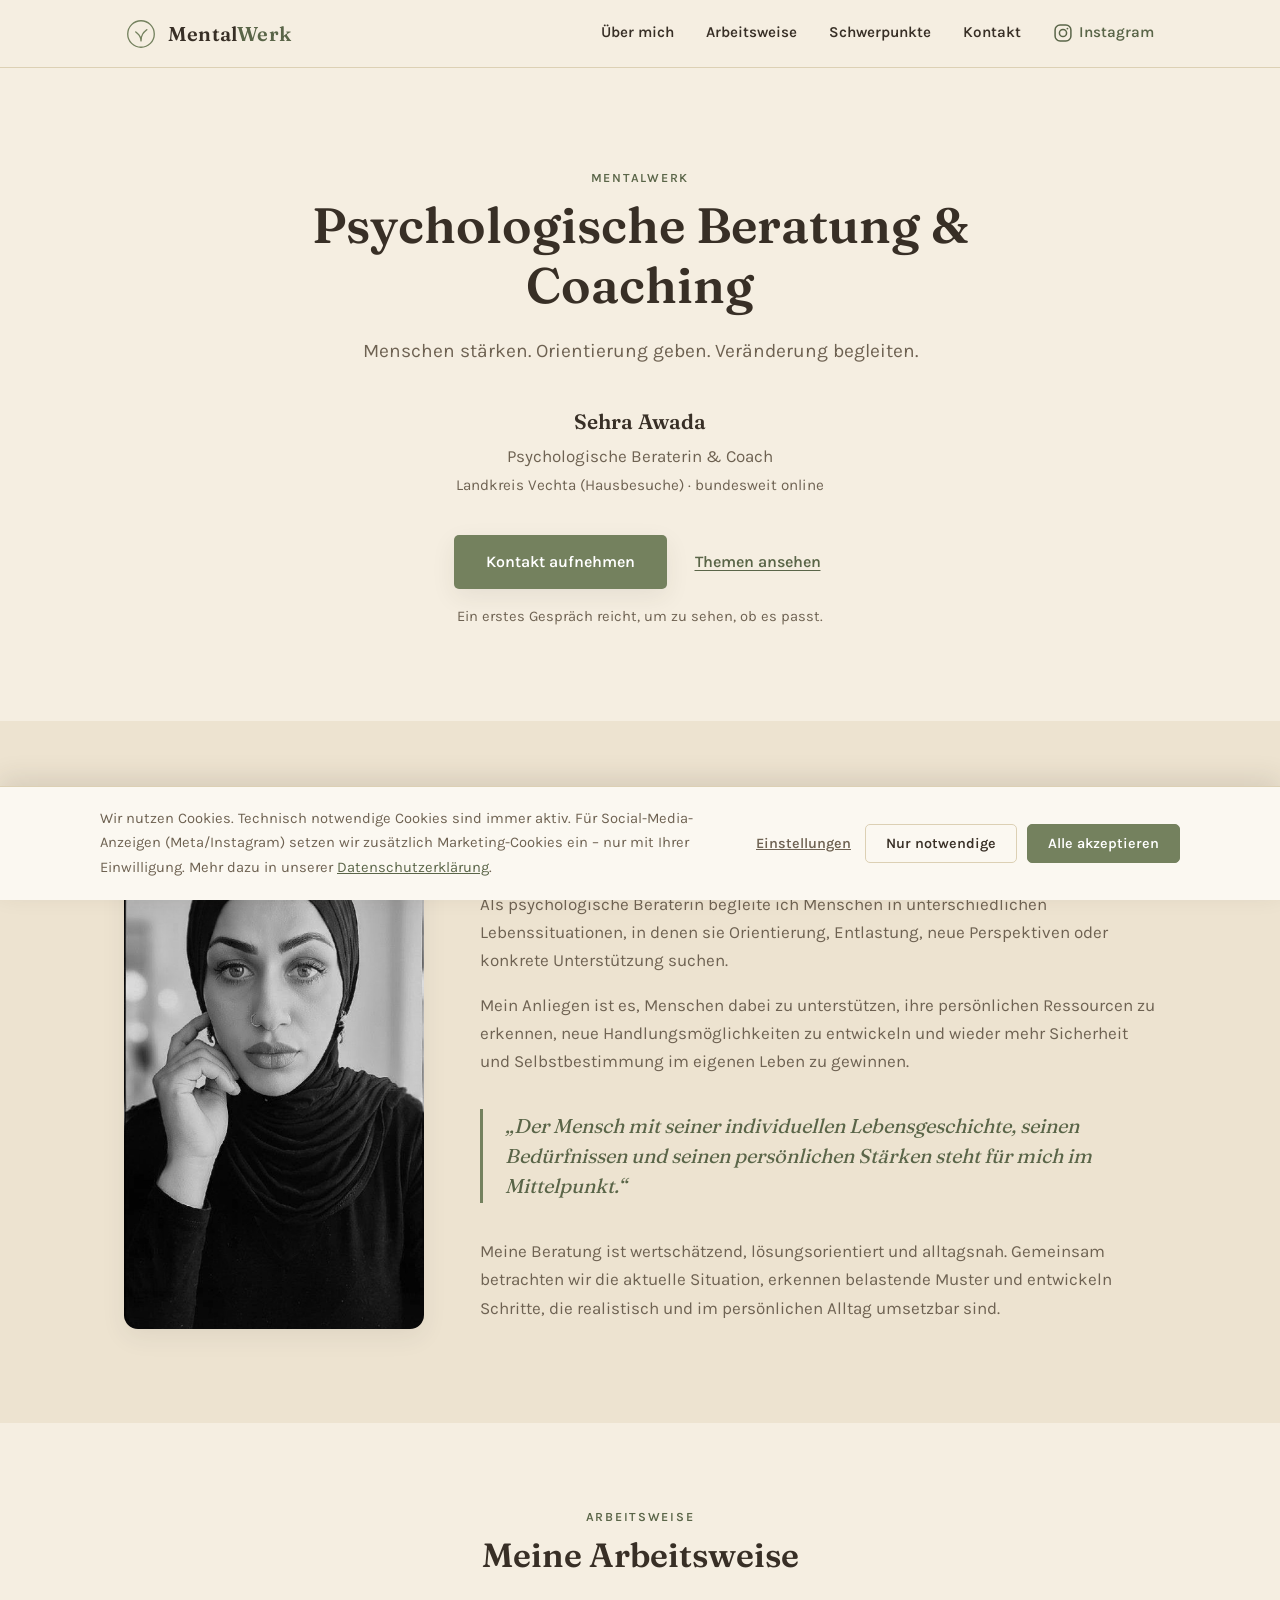
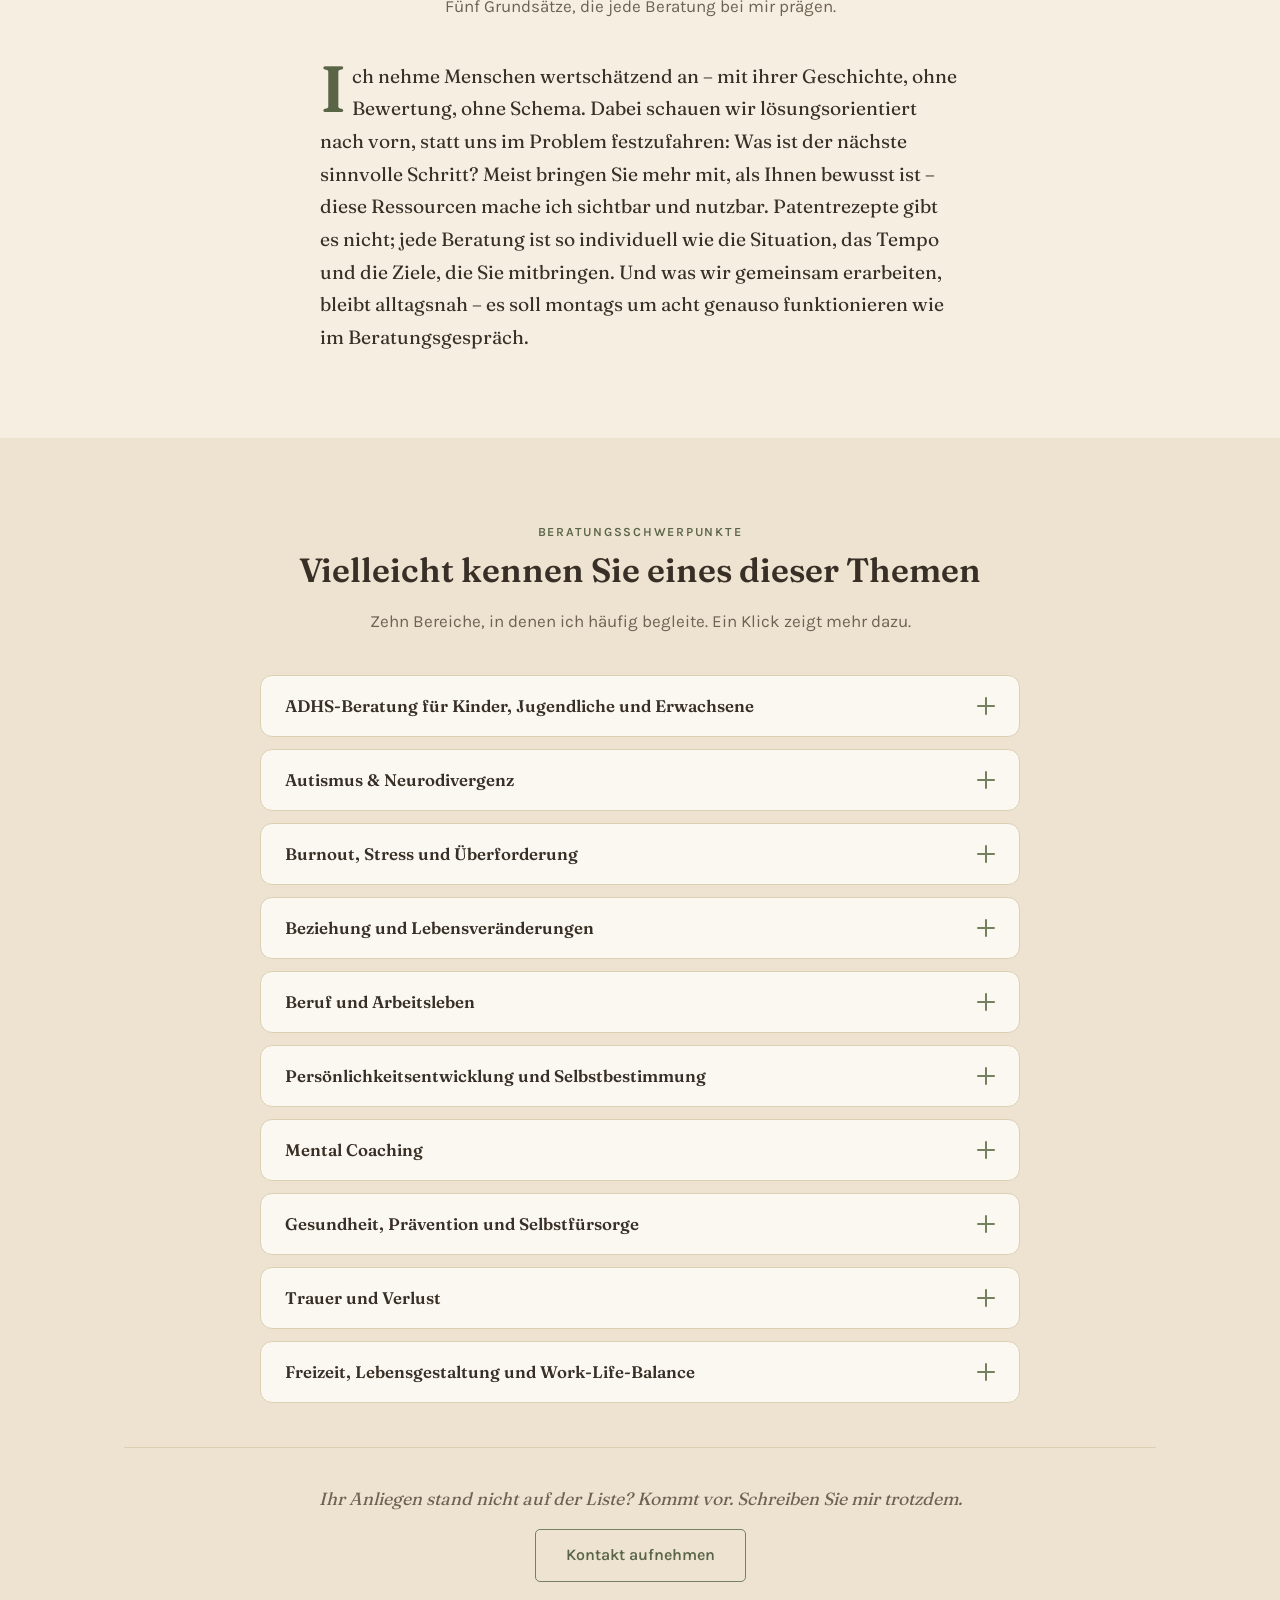
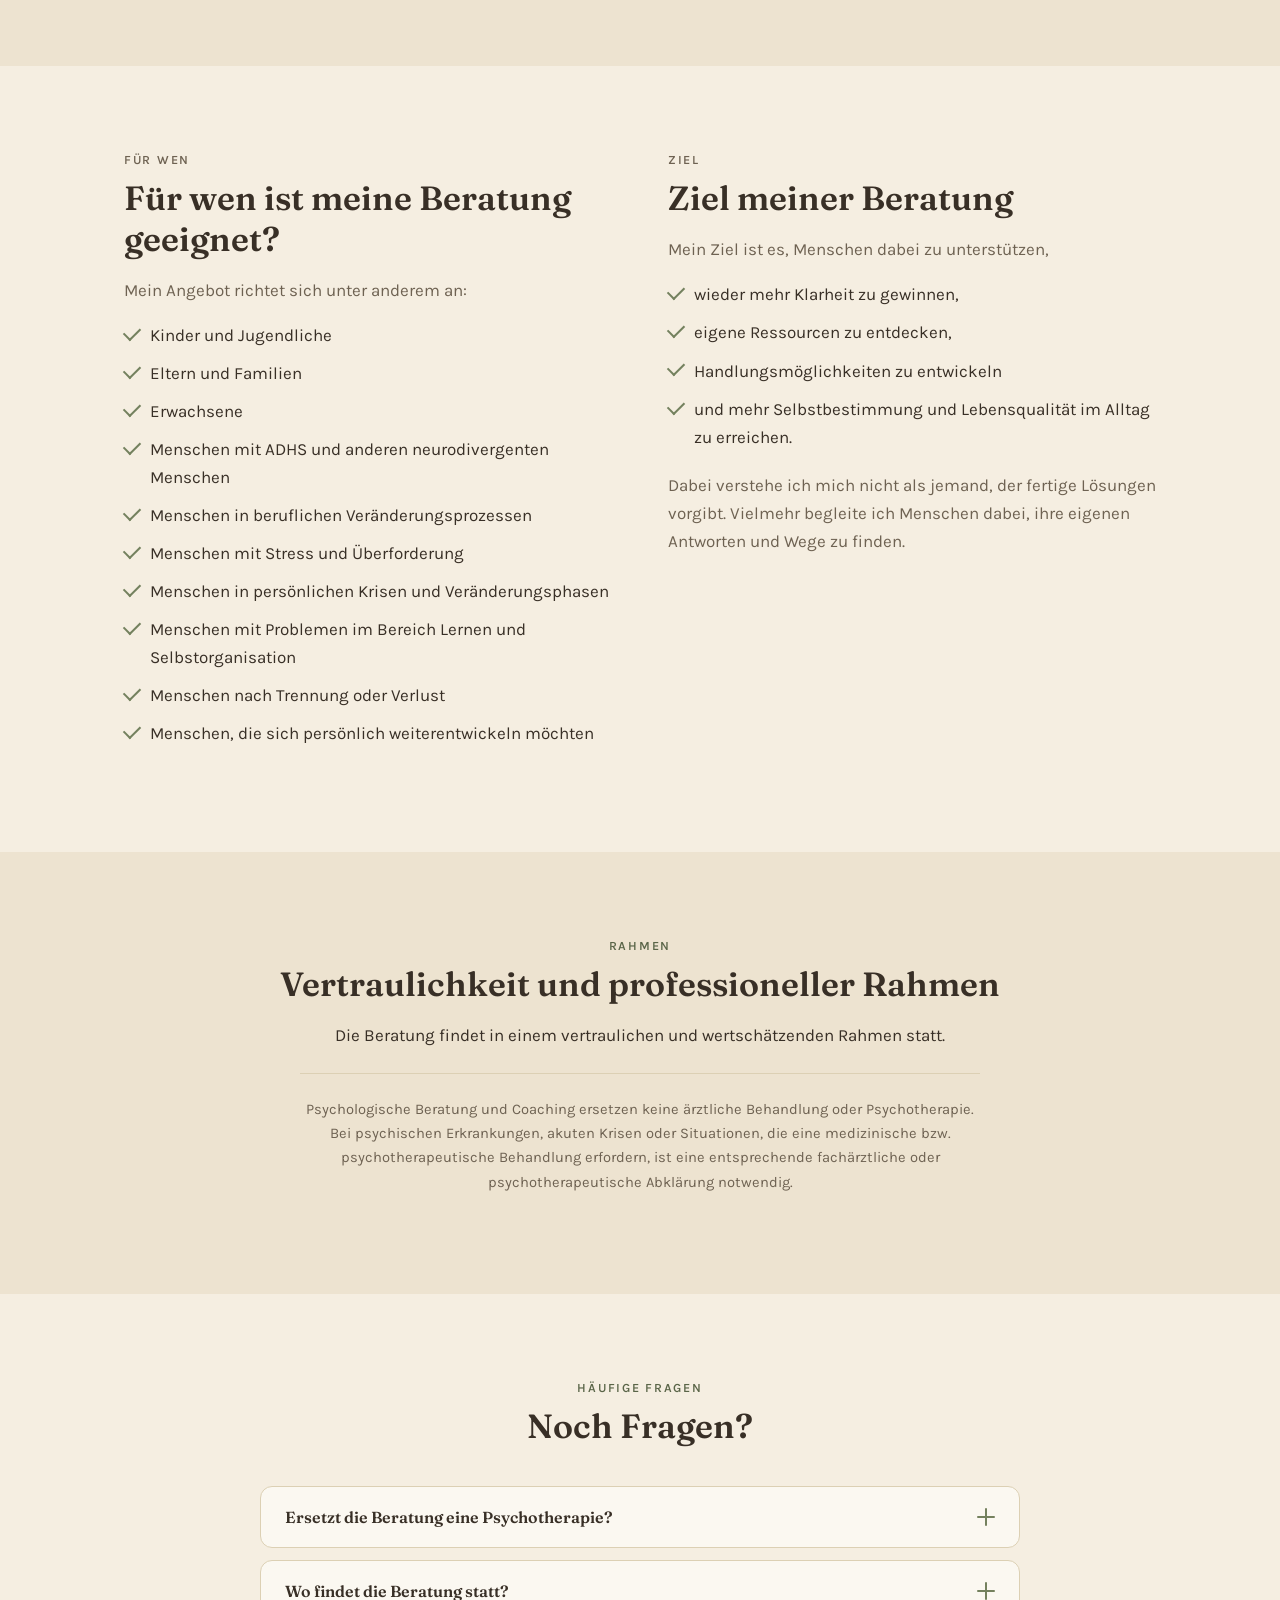
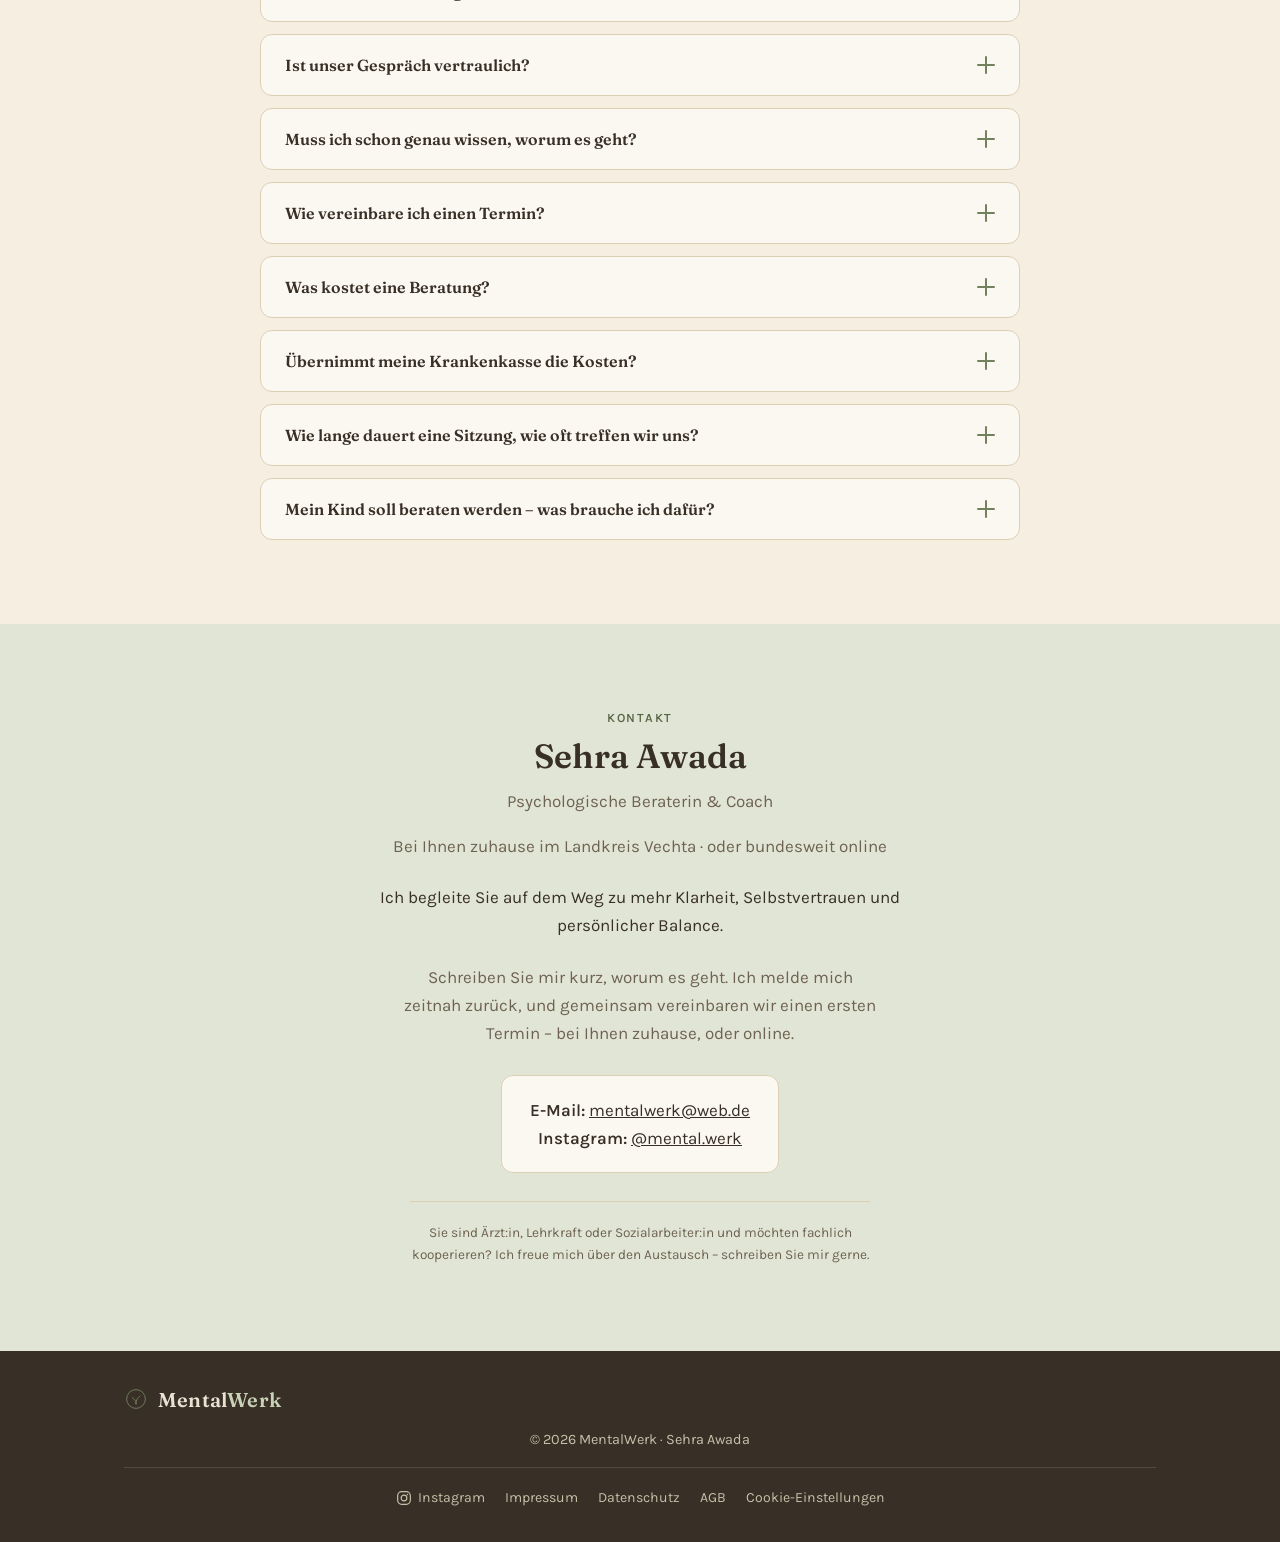
==== index.html @ 2e19fca6 "Initial commit: MentalWerk website Complete site for Sehra Awada's psychological counseling practice" ====
<!DOCTYPE html>
<html lang="de">
<head>
<meta charset="UTF-8">
<meta name="viewport" content="width=device-width, initial-scale=1.0">
<meta name="color-scheme" content="light">
<title>MentalWerk – Psychologische Beratung &amp; Coaching | Sehra Awada</title>
<meta name="description" content="Psychologische Beratung und Coaching mit Sehra Awada im Landkreis Vechta und bundesweit online. Menschen stärken. Orientierung geben. Veränderung begleiten.">
<link rel="stylesheet" href="assets/fonts/fonts.css">
<link rel="stylesheet" href="css/style.css">
</head>
<body>

<a class="skip-link" href="#main">Zum Inhalt springen</a>

<header class="site-header">
  <div class="wrap header-inner">
    <a class="logo" href="#top" aria-label="MentalWerk – Startseite">
      <svg class="logo-mark" viewBox="0 0 64 64" width="34" height="34" aria-hidden="true">
        <circle cx="32" cy="32" r="25" fill="none" stroke="currentColor" stroke-width="2.5"/>
        <path d="M32 45 C32 35 27 33 22 28 M32 45 C32 33 37 29 43 24" fill="none" stroke="currentColor" stroke-width="2.5" stroke-linecap="round" stroke-linejoin="round"/>
      </svg>
      <span class="logo-word">Mental<span class="logo-word-accent">Werk</span></span>
    </a>

    <button class="nav-toggle" id="navToggle" aria-expanded="false" aria-controls="primaryNav" aria-label="Menü öffnen">
      <span></span><span></span><span></span>
    </button>

    <nav class="primary-nav" id="primaryNav">
      <a href="#ueber-mich">Über mich</a>
      <a href="#arbeitsweise">Arbeitsweise</a>
      <a href="#schwerpunkte">Schwerpunkte</a>
      <a href="#kontakt">Kontakt</a>
      <a class="nav-social" href="https://www.instagram.com/mental.werk/" target="_blank" rel="noopener" aria-label="MentalWerk auf Instagram (öffnet in neuem Tab)">
        <svg viewBox="0 0 24 24" width="20" height="20" aria-hidden="true">
          <rect x="2.5" y="2.5" width="19" height="19" rx="6" fill="none" stroke="currentColor" stroke-width="1.8"/>
          <circle cx="12" cy="12" r="4.3" fill="none" stroke="currentColor" stroke-width="1.8"/>
          <circle cx="17.3" cy="6.7" r="1.1" fill="currentColor"/>
        </svg>
        <span class="nav-social-label">Instagram</span>
      </a>
    </nav>
  </div>
</header>

<main id="main">

  <section class="hero" id="top">
    <div class="wrap hero-inner">
      <p class="eyebrow">MentalWerk</p>
      <h1>Psychologische Beratung &amp; Coaching</h1>
      <p class="hero-subline">Menschen stärken. Orientierung geben. Veränderung begleiten.</p>
      <div class="hero-meta">
        <p class="hero-name">Sehra Awada</p>
        <p class="hero-role">Psychologische Beraterin &amp; Coach</p>
        <p class="hero-location">Landkreis Vechta (Hausbesuche) &middot; bundesweit online</p>
      </div>
      <div class="hero-actions">
        <a class="btn btn-primary" href="#kontakt">Kontakt aufnehmen</a>
        <a class="btn btn-ghost" href="#schwerpunkte">Themen ansehen</a>
      </div>
      <p class="hero-reassurance">Ein erstes Gespräch reicht, um zu sehen, ob es passt.</p>
    </div>
  </section>

  <section class="section section-alt reveal" id="ueber-mich">
    <div class="wrap about-grid">
      <div class="about-image">
        <img src="assets/sehra-portrait.jpg" alt="Portrait von Sehra Awada, psychologische Beraterin und Coach" loading="lazy">
      </div>
      <div class="about-text">
        <p class="eyebrow">Über mich</p>
        <h2>Sehra Awada</h2>
        <p>Als psychologische Beraterin begleite ich Menschen in unterschiedlichen Lebenssituationen, in denen sie Orientierung, Entlastung, neue Perspektiven oder konkrete Unterstützung suchen.</p>
        <p>Mein Anliegen ist es, Menschen dabei zu unterstützen, ihre persönlichen Ressourcen zu erkennen, neue Handlungsmöglichkeiten zu entwickeln und wieder mehr Sicherheit und Selbstbestimmung im eigenen Leben zu gewinnen.</p>
        <blockquote class="pull-quote">„Der Mensch mit seiner individuellen Lebensgeschichte, seinen Bedürfnissen und seinen persönlichen Stärken steht für mich im Mittelpunkt.“</blockquote>
        <p>Meine Beratung ist wertschätzend, lösungsorientiert und alltagsnah. Gemeinsam betrachten wir die aktuelle Situation, erkennen belastende Muster und entwickeln Schritte, die realistisch und im persönlichen Alltag umsetzbar sind.</p>
      </div>
    </div>
  </section>

  <section class="section reveal" id="arbeitsweise">
    <div class="wrap">
      <p class="eyebrow center">Arbeitsweise</p>
      <h2 class="center">Meine Arbeitsweise</h2>
      <p class="section-intro center">Fünf Grundsätze, die jede Beratung bei mir prägen.</p>

      <p class="manifesto">Ich nehme Menschen wertschätzend an – mit ihrer Geschichte, ohne Bewertung, ohne Schema. Dabei schauen wir lösungsorientiert nach vorn, statt uns im Problem festzufahren: Was ist der nächste sinnvolle Schritt? Meist bringen Sie mehr mit, als Ihnen bewusst ist – diese Ressourcen mache ich sichtbar und nutzbar. Patentrezepte gibt es nicht; jede Beratung ist so individuell wie die Situation, das Tempo und die Ziele, die Sie mitbringen. Und was wir gemeinsam erarbeiten, bleibt alltagsnah – es soll montags um acht genauso funktionieren wie im Beratungsgespräch.</p>
    </div>
  </section>

  <section class="section section-alt reveal" id="schwerpunkte">
    <div class="wrap">
      <p class="eyebrow center">Beratungsschwerpunkte</p>
      <h2 class="center">Vielleicht kennen Sie eines dieser Themen</h2>
      <p class="section-intro center">Zehn Bereiche, in denen ich häufig begleite. Ein Klick zeigt mehr dazu.</p>

      <div class="accordion" id="accordion">

        <div class="accordion-item">
          <h3 class="accordion-header">
            <button class="accordion-trigger" aria-expanded="false" aria-controls="panel-1" id="ctrl-1">
              <span class="accordion-trigger-label">ADHS-Beratung für Kinder, Jugendliche und Erwachsene</span>
              <span class="accordion-icon" aria-hidden="true"></span>
            </button>
          </h3>
          <div class="accordion-panel" id="panel-1" role="region" aria-labelledby="ctrl-1">
            <div class="accordion-panel-inner">
              <p>ADHS kann den Alltag in vielen Bereichen beeinflussen – in der Schule, im Beruf, in Beziehungen und bei der Organisation des täglichen Lebens.</p>
              <p>Ich unterstütze Kinder, Jugendliche, Erwachsene und Familien dabei, einen besseren Umgang mit den individuellen Herausforderungen zu entwickeln.</p>
              <p>Mögliche Themen sind:</p>
              <ul>
                <li>Struktur und Organisation im Alltag</li>
                <li>Zeitmanagement und Priorisierung</li>
                <li>Umgang mit Aufschieben und Überforderung</li>
                <li>Konzentration und Selbstmanagement</li>
                <li>Umgang mit Reizüberflutung</li>
                <li>emotionale Regulation</li>
                <li>Selbstwert und Selbstverständnis</li>
                <li>schulische und berufliche Herausforderungen</li>
                <li>Kommunikation innerhalb der Familie</li>
                <li>Unterstützung von Eltern im Umgang mit einem Kind mit ADHS</li>
                <li>Entwicklung individueller Strategien für Alltag, Schule und Beruf</li>
              </ul>
              <p>Es geht nicht um Anpassung um jeden Preis, sondern um Strategien, die zur jeweiligen Persönlichkeit und ihren Bedürfnissen passen.</p>
            </div>
          </div>
        </div>

        <div class="accordion-item">
          <h3 class="accordion-header">
            <button class="accordion-trigger" aria-expanded="false" aria-controls="panel-2" id="ctrl-2">
              <span class="accordion-trigger-label">Autismus &amp; Neurodivergenz</span>
              <span class="accordion-icon" aria-hidden="true"></span>
            </button>
          </h3>
          <div class="accordion-panel" id="panel-2" role="region" aria-labelledby="ctrl-2">
            <div class="accordion-panel-inner">
              <p>Autismus und andere Formen der Neurodivergenz zeigen sich sehr individuell – im Denken, Fühlen, in der Wahrnehmung und im Umgang mit Alltag und sozialen Situationen.</p>
              <p>Ich unterstütze autistische und neurodivergente Menschen sowie ihre Familien dabei, einen Alltag zu gestalten, der zu den eigenen Bedürfnissen passt.</p>
              <p>Mögliche Themen sind:</p>
              <ul>
                <li>Umgang mit Reizüberflutung und Overload</li>
                <li>Struktur und Orientierung im Alltag</li>
                <li>soziale Situationen und Kommunikation</li>
                <li>Selbstverständnis und Selbstakzeptanz</li>
                <li>Umgang mit Erwartungen von außen („Masking“)</li>
                <li>Energiehaushalt und Selbstfürsorge</li>
                <li>schulische oder berufliche Herausforderungen</li>
                <li>Unterstützung von Eltern neurodivergenter Kinder</li>
                <li>Entwicklung individueller Strategien für Alltag, Schule und Beruf</li>
              </ul>
              <p>Die Frage ist nicht, wie man sich anpasst, sondern wie ein Alltag aussehen kann, der zur eigenen Wahrnehmung passt.</p>
            </div>
          </div>
        </div>

        <div class="accordion-item">
          <h3 class="accordion-header">
            <button class="accordion-trigger" aria-expanded="false" aria-controls="panel-3" id="ctrl-3">
              <span class="accordion-trigger-label">Burnout, Stress und Überforderung</span>
              <span class="accordion-icon" aria-hidden="true"></span>
            </button>
          </h3>
          <div class="accordion-panel" id="panel-3" role="region" aria-labelledby="ctrl-3">
            <div class="accordion-panel-inner">
              <p>Dauerhafte Belastung kann dazu führen, dass die eigenen Ressourcen immer weniger ausreichen.</p>
              <p>In der Beratung schauen wir gemeinsam, welche Faktoren zur aktuellen Belastung beitragen und welche Veränderungen notwendig sind.</p>
              <p>Mögliche Themen:</p>
              <ul>
                <li>Stress und chronische Überforderung</li>
                <li>berufliche Belastungen</li>
                <li>fehlende Abgrenzung</li>
                <li>Perfektionismus</li>
                <li>hohe Erwartungen an sich selbst</li>
                <li>Zeitmanagement</li>
                <li>Work-Life-Balance</li>
                <li>Selbstfürsorge</li>
                <li>Erkennen persönlicher Belastungsgrenzen</li>
                <li>Entwicklung gesunder Gewohnheiten</li>
                <li>Umgang mit Veränderungen im Berufsleben</li>
                <li>Prävention und Stressreduzierung</li>
              </ul>
              <p>Im Mittelpunkt steht, wieder einen Zugang zu den eigenen Bedürfnissen, Ressourcen und Grenzen zu finden.</p>
            </div>
          </div>
        </div>

        <div class="accordion-item">
          <h3 class="accordion-header">
            <button class="accordion-trigger" aria-expanded="false" aria-controls="panel-4" id="ctrl-4">
              <span class="accordion-trigger-label">Beziehung und Lebensveränderungen</span>
              <span class="accordion-icon" aria-hidden="true"></span>
            </button>
          </h3>
          <div class="accordion-panel" id="panel-4" role="region" aria-labelledby="ctrl-4">
            <div class="accordion-panel-inner">
              <p>Beziehungen können sich verändern und Menschen vor schwierige Entscheidungen stellen.</p>
              <p>Ich begleite Menschen unter anderem bei:</p>
              <ul>
                <li>Beziehungskonflikten</li>
                <li>Trennung und Scheidung</li>
                <li>Veränderungen innerhalb einer Partnerschaft</li>
                <li>Neuorientierung nach einer Trennung</li>
                <li>Kommunikation und gegenseitigem Verständnis</li>
                <li>persönlichen Grenzen</li>
                <li>Veränderungen der eigenen Lebenssituation</li>
              </ul>
              <p>Dabei biete ich einen geschützten Rahmen, in dem Gedanken und Gefühle ausgesprochen und neue Perspektiven entwickelt werden können.</p>
            </div>
          </div>
        </div>

        <div class="accordion-item">
          <h3 class="accordion-header">
            <button class="accordion-trigger" aria-expanded="false" aria-controls="panel-5" id="ctrl-5">
              <span class="accordion-trigger-label">Beruf und Arbeitsleben</span>
              <span class="accordion-icon" aria-hidden="true"></span>
            </button>
          </h3>
          <div class="accordion-panel" id="panel-5" role="region" aria-labelledby="ctrl-5">
            <div class="accordion-panel-inner">
              <p>Das Arbeitsleben nimmt einen großen Teil unseres Lebens ein. Veränderungen oder Konflikte im beruflichen Umfeld können deshalb sehr belastend sein.</p>
              <p>Beratung ist unter anderem möglich bei:</p>
              <ul>
                <li>Kündigung oder drohendem Arbeitsplatzverlust</li>
                <li>beruflicher Neuorientierung</li>
                <li>Stellen- oder Arbeitgeberwechsel</li>
                <li>Konflikten am Arbeitsplatz</li>
                <li>Veränderungen im Unternehmen</li>
                <li>beruflicher Überforderung</li>
                <li>Stress und Zeitmanagement</li>
                <li>Entwicklung beruflicher Perspektiven</li>
                <li>Vereinbarkeit von Beruf und Privatleben</li>
                <li>Work-Life-Balance</li>
                <li>Selbstmanagement</li>
              </ul>
              <p>Ziel ist es, Klarheit zu gewinnen, Ressourcen zu aktivieren und konkrete nächste Schritte zu entwickeln.</p>
            </div>
          </div>
        </div>

        <div class="accordion-item">
          <h3 class="accordion-header">
            <button class="accordion-trigger" aria-expanded="false" aria-controls="panel-6" id="ctrl-6">
              <span class="accordion-trigger-label">Persönlichkeitsentwicklung und Selbstbestimmung</span>
              <span class="accordion-icon" aria-hidden="true"></span>
            </button>
          </h3>
          <div class="accordion-panel" id="panel-6" role="region" aria-labelledby="ctrl-6">
            <div class="accordion-panel-inner">
              <p>Veränderung beginnt häufig damit, sich selbst besser zu verstehen.</p>
              <p>Ich begleite Menschen bei Themen wie:</p>
              <ul>
                <li>Selbstreflexion</li>
                <li>Selbstentwicklung</li>
                <li>Selbstwert</li>
                <li>persönliche Grenzen</li>
                <li>Selbstbestimmung</li>
                <li>Entscheidungsfindung</li>
                <li>persönliche Ziele</li>
                <li>Ressourcenarbeit</li>
                <li>Umgang mit eigenen Bedürfnissen</li>
                <li>Entwicklung neuer Perspektiven</li>
              </ul>
              <p>Am Ende steht keine neue Persönlichkeit, sondern ein klarerer Blick auf die eigene &ndash; und mehr Gestaltungsspielraum im Alltag.</p>
            </div>
          </div>
        </div>

        <div class="accordion-item">
          <h3 class="accordion-header">
            <button class="accordion-trigger" aria-expanded="false" aria-controls="panel-7" id="ctrl-7">
              <span class="accordion-trigger-label">Mental Coaching</span>
              <span class="accordion-icon" aria-hidden="true"></span>
            </button>
          </h3>
          <div class="accordion-panel" id="panel-7" role="region" aria-labelledby="ctrl-7">
            <div class="accordion-panel-inner">
              <p>Mental Coaching setzt dort an, wo Menschen ihre mentale Stärke, Klarheit und innere Balance gezielt weiterentwickeln möchten – unabhängig von einer akuten Belastung.</p>
              <p>Ich begleite Menschen dabei, mentale Blockaden zu erkennen, Denkmuster zu hinterfragen und die eigene Leistungsfähigkeit und Zufriedenheit nachhaltig zu stärken.</p>
              <p>Mögliche Themen sind:</p>
              <ul>
                <li>mentale Stärke und Resilienz</li>
                <li>Umgang mit Selbstzweifeln</li>
                <li>Zielklarheit und Motivation</li>
                <li>Denkmuster erkennen und verändern</li>
                <li>Selbstvertrauen aufbauen</li>
                <li>Umgang mit Druck und Erwartungen</li>
                <li>Fokus und mentale Klarheit im Alltag</li>
                <li>persönliche Weiterentwicklung</li>
              </ul>
              <p>Ziel ist es, die eigene mentale Verfassung aktiv zu stärken und mit mehr Klarheit und Selbstvertrauen durchs Leben zu gehen.</p>
            </div>
          </div>
        </div>

        <div class="accordion-item">
          <h3 class="accordion-header">
            <button class="accordion-trigger" aria-expanded="false" aria-controls="panel-8" id="ctrl-8">
              <span class="accordion-trigger-label">Gesundheit, Prävention und Selbstfürsorge</span>
              <span class="accordion-icon" aria-hidden="true"></span>
            </button>
          </h3>
          <div class="accordion-panel" id="panel-8" role="region" aria-labelledby="ctrl-8">
            <div class="accordion-panel-inner">
              <p>Psychische und körperliche Gesundheit stehen in enger Verbindung mit unserem Alltag, unseren Gewohnheiten und unserem Umgang mit Belastungen.</p>
              <p>Im Rahmen der Beratung beschäftige ich mich unter anderem mit:</p>
              <ul>
                <li>Stressprävention</li>
                <li>Selbstfürsorge</li>
                <li>Gesundheitsförderung</li>
                <li>Umgang mit Belastung</li>
                <li>Ressourcenaktivierung</li>
                <li>Entspannung und Regeneration</li>
                <li>Entwicklung gesundheitsfördernder Gewohnheiten</li>
                <li>Wahrnehmung persönlicher Grenzen</li>
              </ul>
              <p>Der Schwerpunkt liegt auf Prävention, persönlicher Stabilisierung und der Förderung von Eigenverantwortung.</p>
            </div>
          </div>
        </div>

        <div class="accordion-item">
          <h3 class="accordion-header">
            <button class="accordion-trigger" aria-expanded="false" aria-controls="panel-9" id="ctrl-9">
              <span class="accordion-trigger-label">Trauer und Verlust</span>
              <span class="accordion-icon" aria-hidden="true"></span>
            </button>
          </h3>
          <div class="accordion-panel" id="panel-9" role="region" aria-labelledby="ctrl-9">
            <div class="accordion-panel-inner">
              <p>Der Verlust eines Menschen kann das gesamte Leben verändern.</p>
              <p>Trauer braucht Zeit und darf individuell erlebt werden. In der Beratung biete ich Raum für die persönliche Auseinandersetzung mit Verlust und Veränderung.</p>
              <p>Mögliche Themen sind:</p>
              <ul>
                <li>Trauer nach dem Tod eines Angehörigen</li>
                <li>Umgang mit Veränderungen</li>
                <li>Gefühle von Leere und Orientierungslosigkeit</li>
                <li>neue Lebenssituationen</li>
                <li>persönliche Ressourcen</li>
                <li>Selbstfürsorge während der Trauer</li>
                <li>Neuorientierung</li>
              </ul>
              <p>Dabei gibt es keinen „richtigen“ Weg zu trauern. Jeder Mensch verarbeitet Verlust auf seine eigene Weise.</p>
            </div>
          </div>
        </div>

        <div class="accordion-item">
          <h3 class="accordion-header">
            <button class="accordion-trigger" aria-expanded="false" aria-controls="panel-10" id="ctrl-10">
              <span class="accordion-trigger-label">Freizeit, Lebensgestaltung und Work-Life-Balance</span>
              <span class="accordion-icon" aria-hidden="true"></span>
            </button>
          </h3>
          <div class="accordion-panel" id="panel-10" role="region" aria-labelledby="ctrl-10">
            <div class="accordion-panel-inner">
              <p>Ein ausgeglichenes Leben besteht nicht nur aus Pflichten und Leistung.</p>
              <p>Gemeinsam können wir betrachten, wie mehr Raum für Erholung, soziale Kontakte, persönliche Interessen und Lebensfreude geschaffen werden kann.</p>
              <p>Themen können sein:</p>
              <ul>
                <li>Freizeitgestaltung</li>
                <li>Ausgleich zum Berufsalltag</li>
                <li>Work-Life-Balance</li>
                <li>Selbstmanagement</li>
                <li>persönliche Prioritäten</li>
                <li>Erholung und Regeneration</li>
                <li>Zeit für sich selbst</li>
                <li>Gestaltung eines erfüllteren Alltags</li>
              </ul>
            </div>
          </div>
        </div>

      </div>

      <div class="catchall-cta">
        <p>Ihr Anliegen stand nicht auf der Liste? Kommt vor. Schreiben Sie mir trotzdem.</p>
        <a class="btn btn-outline" href="#kontakt">Kontakt aufnehmen</a>
      </div>
    </div>
  </section>

  <section class="section reveal">
    <div class="wrap two-col">
      <div>
        <p class="eyebrow">Für wen</p>
        <h2>Für wen ist meine Beratung geeignet?</h2>
        <p>Mein Angebot richtet sich unter anderem an:</p>
        <ul class="check-list">
          <li>Kinder und Jugendliche</li>
          <li>Eltern und Familien</li>
          <li>Erwachsene</li>
          <li>Menschen mit ADHS und anderen neurodivergenten Menschen</li>
          <li>Menschen in beruflichen Veränderungsprozessen</li>
          <li>Menschen mit Stress und Überforderung</li>
          <li>Menschen in persönlichen Krisen und Veränderungsphasen</li>
          <li>Menschen mit Problemen im Bereich Lernen und Selbstorganisation</li>
          <li>Menschen nach Trennung oder Verlust</li>
          <li>Menschen, die sich persönlich weiterentwickeln möchten</li>
        </ul>
      </div>
      <div>
        <p class="eyebrow">Ziel</p>
        <h2>Ziel meiner Beratung</h2>
        <p>Mein Ziel ist es, Menschen dabei zu unterstützen,</p>
        <ul class="check-list">
          <li>wieder mehr Klarheit zu gewinnen,</li>
          <li>eigene Ressourcen zu entdecken,</li>
          <li>Handlungsmöglichkeiten zu entwickeln</li>
          <li>und mehr Selbstbestimmung und Lebensqualität im Alltag zu erreichen.</li>
        </ul>
        <p>Dabei verstehe ich mich nicht als jemand, der fertige Lösungen vorgibt. Vielmehr begleite ich Menschen dabei, ihre eigenen Antworten und Wege zu finden.</p>
      </div>
    </div>
  </section>

  <section class="section section-alt confidentiality reveal">
    <div class="wrap">
      <p class="eyebrow center">Rahmen</p>
      <h2 class="center">Vertraulichkeit und professioneller Rahmen</h2>
      <p class="center">Die Beratung findet in einem vertraulichen und wertschätzenden Rahmen statt.</p>
      <p class="center disclaimer">Psychologische Beratung und Coaching ersetzen keine ärztliche Behandlung oder Psychotherapie. Bei psychischen Erkrankungen, akuten Krisen oder Situationen, die eine medizinische bzw. psychotherapeutische Behandlung erfordern, ist eine entsprechende fachärztliche oder psychotherapeutische Abklärung notwendig.</p>
    </div>
  </section>

  <section class="section reveal" id="faq">
    <div class="wrap">
      <p class="eyebrow center">Häufige Fragen</p>
      <h2 class="center">Noch Fragen?</h2>

      <div class="accordion accordion-faq">

        <div class="accordion-item">
          <h3 class="accordion-header">
            <button class="accordion-trigger" aria-expanded="false" aria-controls="panel-11" id="ctrl-11">
              <span class="accordion-trigger-label">Ersetzt die Beratung eine Psychotherapie?</span>
              <span class="accordion-icon" aria-hidden="true"></span>
            </button>
          </h3>
          <div class="accordion-panel" id="panel-11" role="region" aria-labelledby="ctrl-11">
            <div class="accordion-panel-inner">
              <p>Nein. Meine Beratung ist keine Psychotherapie und ersetzt auch keine ärztliche Behandlung. Bei einer behandlungsbedürftigen Erkrankung oder in einer akuten Krise helfe ich Ihnen, die richtige Anlaufstelle zu finden.</p>
            </div>
          </div>
        </div>

        <div class="accordion-item">
          <h3 class="accordion-header">
            <button class="accordion-trigger" aria-expanded="false" aria-controls="panel-12" id="ctrl-12">
              <span class="accordion-trigger-label">Wo findet die Beratung statt?</span>
              <span class="accordion-icon" aria-hidden="true"></span>
            </button>
          </h3>
          <div class="accordion-panel" id="panel-12" role="region" aria-labelledby="ctrl-12">
            <div class="accordion-panel-inner">
              <p>Bei Ihnen zuhause im Landkreis Vechta oder online per Video, bundesweit &ndash; wie es für Sie passt.</p>
            </div>
          </div>
        </div>

        <div class="accordion-item">
          <h3 class="accordion-header">
            <button class="accordion-trigger" aria-expanded="false" aria-controls="panel-13" id="ctrl-13">
              <span class="accordion-trigger-label">Ist unser Gespräch vertraulich?</span>
              <span class="accordion-icon" aria-hidden="true"></span>
            </button>
          </h3>
          <div class="accordion-panel" id="panel-13" role="region" aria-labelledby="ctrl-13">
            <div class="accordion-panel-inner">
              <p>Ja, uneingeschränkt. Alles, was Sie mir erzählen, bleibt zwischen uns.</p>
            </div>
          </div>
        </div>

        <div class="accordion-item">
          <h3 class="accordion-header">
            <button class="accordion-trigger" aria-expanded="false" aria-controls="panel-14" id="ctrl-14">
              <span class="accordion-trigger-label">Muss ich schon genau wissen, worum es geht?</span>
              <span class="accordion-icon" aria-hidden="true"></span>
            </button>
          </h3>
          <div class="accordion-panel" id="panel-14" role="region" aria-labelledby="ctrl-14">
            <div class="accordion-panel-inner">
              <p>Nein. Ein ungutes Gefühl reicht als Anlass. Woran es konkret liegt, finden wir im Gespräch heraus.</p>
            </div>
          </div>
        </div>

        <div class="accordion-item">
          <h3 class="accordion-header">
            <button class="accordion-trigger" aria-expanded="false" aria-controls="panel-15" id="ctrl-15">
              <span class="accordion-trigger-label">Wie vereinbare ich einen Termin?</span>
              <span class="accordion-icon" aria-hidden="true"></span>
            </button>
          </h3>
          <div class="accordion-panel" id="panel-15" role="region" aria-labelledby="ctrl-15">
            <div class="accordion-panel-inner">
              <p>Schreiben Sie mir kurz, worum es geht. Ich melde mich zeitnah, und wir vereinbaren einen Termin.</p>
            </div>
          </div>
        </div>

        <div class="accordion-item">
          <h3 class="accordion-header">
            <button class="accordion-trigger" aria-expanded="false" aria-controls="panel-16" id="ctrl-16">
              <span class="accordion-trigger-label">Was kostet eine Beratung?</span>
              <span class="accordion-icon" aria-hidden="true"></span>
            </button>
          </h3>
          <div class="accordion-panel" id="panel-16" role="region" aria-labelledby="ctrl-16">
            <div class="accordion-panel-inner">
              <p>Die Beratungsstunde kostet ab 70 €. Der genaue Preis richtet sich nach Ihrem Anliegen und dessen Umfang und wird vorab mit Ihnen besprochen.</p>
            </div>
          </div>
        </div>

        <div class="accordion-item">
          <h3 class="accordion-header">
            <button class="accordion-trigger" aria-expanded="false" aria-controls="panel-16b" id="ctrl-16b">
              <span class="accordion-trigger-label">Übernimmt meine Krankenkasse die Kosten?</span>
              <span class="accordion-icon" aria-hidden="true"></span>
            </button>
          </h3>
          <div class="accordion-panel" id="panel-16b" role="region" aria-labelledby="ctrl-16b">
            <div class="accordion-panel-inner">
              <p>Nein. Psychologische Beratung und Coaching sind eine privat zu zahlende Leistung, keine Kassenleistung.</p>
            </div>
          </div>
        </div>

        <div class="accordion-item">
          <h3 class="accordion-header">
            <button class="accordion-trigger" aria-expanded="false" aria-controls="panel-17" id="ctrl-17">
              <span class="accordion-trigger-label">Wie lange dauert eine Sitzung, wie oft treffen wir uns?</span>
              <span class="accordion-icon" aria-hidden="true"></span>
            </button>
          </h3>
          <div class="accordion-panel" id="panel-17" role="region" aria-labelledby="ctrl-17">
            <div class="accordion-panel-inner">
              <p>Das hängt von Ihrem Anliegen ab. Dauer und Rhythmus besprechen wir gemeinsam beim ersten Kontakt.</p>
            </div>
          </div>
        </div>

        <div class="accordion-item">
          <h3 class="accordion-header">
            <button class="accordion-trigger" aria-expanded="false" aria-controls="panel-18" id="ctrl-18">
              <span class="accordion-trigger-label">Mein Kind soll beraten werden – was brauche ich dafür?</span>
              <span class="accordion-icon" aria-hidden="true"></span>
            </button>
          </h3>
          <div class="accordion-panel" id="panel-18" role="region" aria-labelledby="ctrl-18">
            <div class="accordion-panel-inner">
              <p>Dafür ist die Einwilligung aller Sorgeberechtigten nötig. Das kläre ich mit Ihnen vor dem ersten Termin.</p>
            </div>
          </div>
        </div>

      </div>
    </div>
  </section>

  <section class="section kontakt reveal" id="kontakt">
    <div class="wrap kontakt-inner">
      <p class="eyebrow center">Kontakt</p>
      <h2 class="center">Sehra Awada</h2>
      <p class="center kontakt-role">Psychologische Beraterin &amp; Coach</p>
      <p class="center kontakt-location">Bei Ihnen zuhause im Landkreis Vechta &middot; oder bundesweit online</p>
      <p class="center kontakt-lead">Ich begleite Sie auf dem Weg zu mehr Klarheit, Selbstvertrauen und persönlicher Balance.</p>
      <p class="center kontakt-process">Schreiben Sie mir kurz, worum es geht. Ich melde mich zeitnah zurück, und gemeinsam vereinbaren wir einen ersten Termin &ndash; bei Ihnen zuhause, oder online.</p>

      <div class="kontakt-details">
        <p><span>E-Mail:</span> <a href="mailto:mentalwerk@web.de">mentalwerk@web.de</a></p>
        <p><span>Instagram:</span> <a href="https://www.instagram.com/mental.werk/" target="_blank" rel="noopener">@mental.werk</a></p>
      </div>

      <p class="kontakt-professionals">Sie sind Ärzt:in, Lehrkraft oder Sozialarbeiter:in und möchten fachlich kooperieren? Ich freue mich über den Austausch – schreiben Sie mir gerne.</p>
    </div>
  </section>

</main>

<footer class="site-footer">
  <div class="wrap footer-inner">
    <span class="logo footer-logo">
      <svg class="logo-mark" viewBox="0 0 64 64" width="24" height="24" aria-hidden="true">
        <circle cx="32" cy="32" r="25" fill="none" stroke="currentColor" stroke-width="2.5"/>
        <path d="M32 45 C32 35 27 33 22 28 M32 45 C32 33 37 29 43 24" fill="none" stroke="currentColor" stroke-width="2.5" stroke-linecap="round" stroke-linejoin="round"/>
      </svg>
      <span class="logo-word">Mental<span class="logo-word-accent">Werk</span></span>
    </span>
    <nav class="footer-links" aria-label="Rechtliches">
      <a class="footer-social" href="https://www.instagram.com/mental.werk/" target="_blank" rel="noopener" aria-label="MentalWerk auf Instagram (öffnet in neuem Tab)">
        <svg viewBox="0 0 24 24" width="16" height="16" aria-hidden="true">
          <rect x="2.5" y="2.5" width="19" height="19" rx="6" fill="none" stroke="currentColor" stroke-width="1.8"/>
          <circle cx="12" cy="12" r="4.3" fill="none" stroke="currentColor" stroke-width="1.8"/>
          <circle cx="17.3" cy="6.7" r="1.1" fill="currentColor"/>
        </svg>
        Instagram
      </a>
      <a href="impressum.html">Impressum</a>
      <a href="datenschutz.html">Datenschutz</a>
      <a href="agb.html">AGB</a>
      <button type="button" class="footer-links-btn" id="openCookieSettings">Cookie-Einstellungen</button>
    </nav>
    <p>&copy; 2026 MentalWerk &middot; Sehra Awada</p>
  </div>
</footer>

<div class="sticky-cta" id="stickyCta">
  <a href="#kontakt" class="btn btn-primary btn-block">Kontakt aufnehmen</a>
</div>

<div class="cookie-banner" id="cookieBanner" role="dialog" aria-live="polite" aria-label="Cookie-Hinweis" hidden>
  <div class="cookie-banner-inner">
    <p class="cookie-banner-text">
      Wir nutzen Cookies. Technisch notwendige Cookies sind immer aktiv. Für Social-Media-Anzeigen (Meta/Instagram) setzen wir zusätzlich Marketing-Cookies ein &ndash; nur mit Ihrer Einwilligung. Mehr dazu in unserer <a href="datenschutz.html">Datenschutzerklärung</a>.
    </p>
    <div class="cookie-banner-actions">
      <button type="button" class="btn-cookie-text" id="cookieOpenSettings">Einstellungen</button>
      <button type="button" class="btn-cookie-outline" id="cookieRejectAll">Nur notwendige</button>
      <button type="button" class="btn-cookie-solid" id="cookieAcceptAll">Alle akzeptieren</button>
    </div>
  </div>
</div>

<div class="cookie-modal" id="cookieModal" role="dialog" aria-modal="true" aria-labelledby="cookieModalTitle" hidden>
  <div class="cookie-modal-backdrop" id="cookieModalBackdrop"></div>
  <div class="cookie-modal-panel">
    <h2 id="cookieModalTitle">Cookie-Einstellungen</h2>
    <p>Hier können Sie festlegen, welche Cookies diese Website verwenden darf. Notwendige Cookies sind für den Betrieb der Seite erforderlich und lassen sich nicht deaktivieren.</p>

    <div class="cookie-category">
      <div class="cookie-category-head">
        <span>Notwendig</span>
        <span class="cookie-toggle cookie-toggle-locked" aria-hidden="true"><span class="cookie-toggle-dot"></span></span>
      </div>
      <p>Erforderlich, damit die Website funktioniert und Ihre Cookie-Einstellung gespeichert werden kann. Können nicht deaktiviert werden.</p>
    </div>

    <div class="cookie-category">
      <div class="cookie-category-head">
        <label for="cookieMarketingToggle">Marketing (Meta/Instagram)</label>
        <button type="button" class="cookie-toggle" id="cookieMarketingToggle" role="switch" aria-checked="false">
          <span class="cookie-toggle-dot"></span>
        </button>
      </div>
      <p>Ermöglicht die Erfolgsmessung und Aussteuerung von Anzeigen über Meta (Facebook/Instagram). Dabei werden Daten an Meta Platforms Ireland Ltd. übertragen. Details in der <a href="datenschutz.html">Datenschutzerklärung</a>.</p>
    </div>

    <div class="cookie-modal-actions">
      <button type="button" class="btn-cookie-outline" id="cookieModalRejectAll">Nur notwendige</button>
      <button type="button" class="btn-cookie-solid" id="cookieModalSave">Auswahl speichern</button>
    </div>
  </div>
</div>

<script src="js/cookie-consent.js"></script>
<script src="js/script.js"></script>
</body>
</html>
---- assets/fonts/fonts.css ----
/* Self-hosted Fraunces + Karla (no requests to Google servers, GDPR-safe) */

@font-face {
  font-family: 'Fraunces';
  font-style: normal;
  font-weight: 400 600;
  font-display: swap;
  src: url('fraunces-latin.woff2') format('woff2');
  unicode-range: U+0000-00FF, U+0131, U+0152-0153, U+02BB-02BC, U+02C6, U+02DA, U+02DC, U+0304, U+0308, U+0329, U+2000-206F, U+20AC, U+2122, U+2191, U+2193, U+2212, U+2215, U+FEFF, U+FFFD;
}
@font-face {
  font-family: 'Fraunces';
  font-style: normal;
  font-weight: 400 600;
  font-display: swap;
  src: url('fraunces-latin-ext.woff2') format('woff2');
  unicode-range: U+0100-02BA, U+02BD-02C5, U+02C7-02CC, U+02CE-02D7, U+02DD-02FF, U+0304, U+0308, U+0329, U+1D00-1DBF, U+1E00-1E9F, U+1EF2-1EFF, U+2020, U+20A0-20AB, U+20AD-20C0, U+2113, U+2C60-2C7F, U+A720-A7FF;
}

@font-face {
  font-family: 'Karla';
  font-style: normal;
  font-weight: 400 600;
  font-display: swap;
  src: url('karla-latin.woff2') format('woff2');
  unicode-range: U+0000-00FF, U+0131, U+0152-0153, U+02BB-02BC, U+02C6, U+02DA, U+02DC, U+0304, U+0308, U+0329, U+2000-206F, U+20AC, U+2122, U+2191, U+2193, U+2212, U+2215, U+FEFF, U+FFFD;
}
@font-face {
  font-family: 'Karla';
  font-style: normal;
  font-weight: 400 600;
  font-display: swap;
  src: url('karla-latin-ext.woff2') format('woff2');
  unicode-range: U+0100-02BA, U+02BD-02C5, U+02C7-02CC, U+02CE-02D7, U+02DD-02FF, U+0304, U+0308, U+0329, U+1D00-1DBF, U+1E00-1E9F, U+1EF2-1EFF, U+2020, U+20A0-20AB, U+20AD-20C0, U+2113, U+2C60-2C7F, U+A720-A7FF;
}
---- css/style.css ----
/* ---------- Tokens ---------- */
:root {
  color-scheme: light;
  --bg: #F5EEE1;
  --bg-alt: #EDE3D0;
  --surface: #FBF8F1;
  --text: #382F26;
  --text-soft: #6E6252;
  --accent: #74815E;
  --accent-dark: #5A6548;
  --accent-soft: #E1E5D5;
  --border: #DCD0B4;
  --shadow: 0 8px 24px rgba(56, 47, 38, 0.08);

  --font-head: "Fraunces", Georgia, "Times New Roman", serif;
  --font-body: "Karla", "Segoe UI", Arial, sans-serif;

  --max-width: 1080px;
}

/* ---------- Reset ---------- */
* { box-sizing: border-box; }
html { scroll-behavior: smooth; }
body {
  margin: 0;
  background: var(--bg);
  color: var(--text);
  font-family: var(--font-body);
  font-size: 17px;
  line-height: 1.65;
  -webkit-font-smoothing: antialiased;
}
img { max-width: 100%; display: block; }
ul { padding-left: 0; margin: 0 0 1em; }
p { margin: 0 0 1em; }
h1, h2, h3 { font-family: var(--font-head); font-weight: 600; line-height: 1.2; margin: 0 0 0.5em; color: var(--text); }
a { color: inherit; }

.wrap {
  max-width: var(--max-width);
  margin: 0 auto;
  padding: 0 24px;
}

.skip-link {
  position: absolute;
  left: -999px;
  top: 0;
  background: var(--accent);
  color: #fff;
  padding: 12px 20px;
  z-index: 200;
}
.skip-link:focus { left: 12px; top: 12px; }

.eyebrow {
  text-transform: uppercase;
  letter-spacing: 0.14em;
  font-size: 0.78rem;
  font-weight: 600;
  color: var(--accent-dark);
  margin: 0 0 0.6em;
}
.center { text-align: center; }
.section-intro { color: var(--text-soft); max-width: 560px; margin-left: auto; margin-right: auto; }

/* ---------- Header ---------- */
.site-header {
  position: sticky;
  top: 0;
  z-index: 100;
  background: rgba(245, 238, 225, 0.92);
  backdrop-filter: blur(6px);
  border-bottom: 1px solid var(--border);
}
.header-inner {
  display: flex;
  align-items: center;
  justify-content: space-between;
  padding-top: 14px;
  padding-bottom: 14px;
}
.logo {
  display: flex;
  align-items: center;
  gap: 10px;
  text-decoration: none;
  color: var(--text);
}
.logo-mark { color: var(--accent); flex-shrink: 0; }
.logo-word {
  font-family: var(--font-head);
  font-size: 1.25rem;
  font-weight: 600;
  letter-spacing: 0.01em;
}
.logo-word-accent { color: var(--accent-dark); }

.primary-nav {
  display: flex;
  gap: 28px;
}
.primary-nav a {
  text-decoration: none;
  font-weight: 600;
  font-size: 0.95rem;
  color: var(--text);
  padding: 6px 2px;
  border-bottom: 2px solid transparent;
  transition: border-color 0.2s ease, color 0.2s ease;
}
.primary-nav a:hover { color: var(--accent-dark); border-color: var(--accent); }

.nav-social {
  display: flex;
  align-items: center;
  gap: 6px;
  color: var(--accent-dark) !important;
}
.footer-social {
  display: inline-flex !important;
  align-items: center;
  gap: 6px;
}

.nav-toggle {
  display: none;
  flex-direction: column;
  justify-content: center;
  gap: 5px;
  width: 40px;
  height: 40px;
  background: none;
  border: none;
  cursor: pointer;
  padding: 0;
}
.nav-toggle span {
  display: block;
  width: 100%;
  height: 2px;
  background: var(--text);
  border-radius: 2px;
  transition: transform 0.2s ease, opacity 0.2s ease;
}
.nav-toggle[aria-expanded="true"] span:nth-child(1) { transform: translateY(7px) rotate(45deg); }
.nav-toggle[aria-expanded="true"] span:nth-child(2) { opacity: 0; }
.nav-toggle[aria-expanded="true"] span:nth-child(3) { transform: translateY(-7px) rotate(-45deg); }

/* ---------- Buttons ---------- */
.btn {
  display: inline-block;
  text-decoration: none;
  font-weight: 600;
  font-size: 1rem;
  padding: 14px 32px;
  border-radius: 5px;
  transition: background 0.2s ease, transform 0.15s ease, box-shadow 0.2s ease;
}
.btn-primary {
  background: var(--accent);
  color: #fff;
  box-shadow: var(--shadow);
}
.btn-primary:hover { background: var(--accent-dark); transform: translateY(-1px); }
.btn-ghost {
  background: none;
  color: var(--accent-dark);
  padding: 14px 6px;
  text-decoration: underline;
  text-underline-offset: 3px;
}
.btn-ghost:hover { color: var(--text); }
.btn-outline {
  background: none;
  border: 1.5px solid var(--accent);
  color: var(--accent-dark);
  padding: 12.5px 30px;
}
.btn-outline:hover { background: var(--accent); color: #fff; }
.btn-block { display: block; width: 100%; text-align: center; }

/* ---------- Hero ---------- */
.hero {
  padding: 100px 0 92px;
  background: var(--bg);
  text-align: center;
}
.hero-inner { max-width: 720px; }
.hero h1 {
  font-size: clamp(2.1rem, 4.4vw, 3.1rem);
  margin-bottom: 0.4em;
}
.hero-subline {
  font-size: 1.2rem;
  color: var(--text-soft);
  margin-bottom: 2em;
}
.hero-meta { margin-bottom: 2.2em; }
.hero-name { font-family: var(--font-head); font-size: 1.3rem; font-weight: 600; margin: 0; }
.hero-role { color: var(--text-soft); margin: 0.15em 0; }
.hero-location { color: var(--text-soft); font-size: 0.95rem; margin: 0; }

.hero-actions {
  display: flex;
  align-items: center;
  justify-content: center;
  gap: 8px 22px;
  flex-wrap: wrap;
  margin-bottom: 0.9em;
}
.hero-reassurance {
  font-size: 0.92rem;
  color: var(--text-soft);
  margin: 0;
}

/* ---------- Sections ---------- */
.section { padding: 84px 0; }
.section-alt { background: var(--bg-alt); }
.section h2 { font-size: clamp(1.6rem, 3vw, 2.1rem); }

/* ---------- About ---------- */
.about-grid {
  display: grid;
  grid-template-columns: 300px 1fr;
  gap: 56px;
  align-items: center;
}
.about-image img {
  border-radius: 14px;
  box-shadow: var(--shadow);
  filter: grayscale(1);
}
.about-text p { color: var(--text-soft); }
.about-text h2 { color: var(--text); }
.pull-quote {
  font-family: var(--font-head);
  font-size: 1.25rem;
  font-style: italic;
  color: var(--accent-dark);
  border-left: 3px solid var(--accent);
  padding: 0.1em 0 0.1em 22px;
  margin: 1.7em 0;
  line-height: 1.5;
}

/* ---------- Accordion ---------- */
.accordion {
  max-width: 760px;
  margin: 40px auto 0;
  display: flex;
  flex-direction: column;
  gap: 12px;
}
.accordion-item {
  background: var(--surface);
  border: 1px solid var(--border);
  border-radius: 12px;
  overflow: hidden;
}
.accordion-header { margin: 0; }
.accordion-trigger {
  width: 100%;
  text-align: left;
  background: none;
  border: none;
  cursor: pointer;
  font-family: var(--font-head);
  font-size: 1.05rem;
  font-weight: 600;
  color: var(--text);
  padding: 20px 24px;
  display: flex;
  align-items: center;
  justify-content: space-between;
  gap: 16px;
}
.accordion-trigger:hover { color: var(--accent-dark); }
.accordion-trigger-label {
  display: flex;
  align-items: center;
  gap: 14px;
  flex: 1;
  text-align: left;
}
.accordion-faq .accordion-trigger { font-size: 1rem; }
.accordion-icon {
  position: relative;
  flex-shrink: 0;
  width: 18px;
  height: 18px;
}
.accordion-icon::before, .accordion-icon::after {
  content: "";
  position: absolute;
  background: var(--accent);
  border-radius: 2px;
  transition: transform 0.25s ease;
}
.accordion-icon::before { width: 18px; height: 2px; top: 8px; left: 0; }
.accordion-icon::after { width: 2px; height: 18px; top: 0; left: 8px; }
.accordion-trigger[aria-expanded="true"] .accordion-icon::after { transform: rotate(90deg); opacity: 0; }

.accordion-panel {
  max-height: 0;
  overflow: hidden;
  transition: max-height 0.35s ease;
}
.accordion-panel-inner {
  padding: 0 24px 22px;
  color: var(--text-soft);
}
.accordion-panel-inner ul { margin: 0.6em 0 1em; }
.accordion-panel-inner li {
  list-style: none;
  position: relative;
  padding-left: 20px;
  margin-bottom: 6px;
}
.accordion-panel-inner li::before {
  content: "";
  position: absolute;
  left: 0;
  top: 0.6em;
  width: 6px;
  height: 6px;
  border-radius: 50%;
  background: var(--accent);
}

/* ---------- Manifesto (Arbeitsweise) ---------- */
.manifesto {
  max-width: 640px;
  margin: 40px auto 0;
  font-family: var(--font-head);
  font-size: 1.2rem;
  line-height: 1.7;
  color: var(--text);
  text-align: left;
}
.manifesto::first-letter {
  float: left;
  font-size: 3.4em;
  line-height: 0.82;
  padding: 0.03em 0.08em 0 0;
  color: var(--accent-dark);
  font-weight: 600;
}

/* ---------- Catch-all CTA (end of Schwerpunkte) ---------- */
.catchall-cta {
  text-align: center;
  margin-top: 44px;
  padding-top: 36px;
  border-top: 1px solid var(--border);
}
.catchall-cta p {
  color: var(--text-soft);
  margin-bottom: 16px;
  font-family: var(--font-head);
  font-size: 1.1rem;
  font-style: italic;
}

.kontakt-process {
  color: var(--text-soft);
  max-width: 480px;
  margin: 0 auto 1.6em;
}

/* ---------- Sticky mobile CTA ---------- */
.sticky-cta {
  position: fixed;
  left: 16px;
  right: 16px;
  bottom: 16px;
  z-index: 250;
  display: none;
  opacity: 0;
  transform: translateY(14px);
  pointer-events: none;
  transition: opacity 0.25s ease, transform 0.25s ease;
}
.sticky-cta.is-visible { opacity: 1; transform: translateY(0); pointer-events: auto; }
.sticky-cta .btn { box-shadow: 0 10px 26px rgba(56, 47, 38, 0.25); }

/* ---------- Scroll reveal ---------- */
.reveal {
  opacity: 0;
  transform: translateY(20px);
  transition: opacity 0.7s ease, transform 0.7s ease;
}
.reveal.is-visible { opacity: 1; transform: translateY(0); }
@media (prefers-reduced-motion: reduce) {
  .reveal { opacity: 1; transform: none; transition: none; }
}

/* ---------- Two column (für wen / ziel) ---------- */
.two-col {
  display: grid;
  grid-template-columns: 1fr 1fr;
  gap: 56px;
}
.two-col p { color: var(--text-soft); }
.check-list { margin-bottom: 1.2em; }
.check-list li {
  list-style: none;
  position: relative;
  padding-left: 26px;
  margin-bottom: 10px;
  color: var(--text);
}
.check-list li::before {
  content: "";
  position: absolute;
  left: 0;
  top: 0.35em;
  width: 14px;
  height: 8px;
  border-left: 2px solid var(--accent);
  border-bottom: 2px solid var(--accent);
  transform: rotate(-45deg);
}

/* ---------- Confidentiality ---------- */
.confidentiality { text-align: center; }
.confidentiality p { max-width: 680px; margin-left: auto; margin-right: auto; }
.disclaimer {
  font-size: 0.92rem;
  color: var(--text-soft);
  border-top: 1px solid var(--border);
  padding-top: 24px;
  margin-top: 24px;
}

/* ---------- Kontakt ---------- */
.kontakt { background: var(--accent-soft); }
.kontakt-inner { max-width: 640px; text-align: center; }
.kontakt-role { color: var(--text-soft); margin-top: -0.4em; }
.kontakt-location { color: var(--text-soft); }
.kontakt-lead { margin: 1.4em 0; }
.kontakt-details {
  background: var(--surface);
  border: 1px solid var(--border);
  border-radius: 12px;
  padding: 20px 28px;
  display: inline-block;
}
.kontakt-details p { margin: 0; }
.kontakt-details span { font-weight: 600; }
.kontakt-details em { font-style: normal; color: var(--text-soft); }

.kontakt-professionals {
  max-width: 460px;
  margin: 28px auto 0;
  font-size: 0.85rem;
  color: var(--text-soft);
  border-top: 1px solid var(--border);
  padding-top: 20px;
}

/* ---------- Footer ---------- */
.site-footer {
  background: var(--text);
  color: #E9E2D2;
  padding: 32px 0;
}
.footer-inner {
  display: flex;
  align-items: center;
  justify-content: space-between;
  flex-wrap: wrap;
  gap: 12px 24px;
}
.footer-logo { color: #E9E2D2; }
.footer-logo .logo-word-accent { color: #C9D2B7; }
.footer-inner p { margin: 0; font-size: 0.9rem; color: #C9BFA9; width: 100%; text-align: center; }
.footer-links {
  display: flex;
  flex-wrap: wrap;
  gap: 6px 20px;
  order: 3;
  width: 100%;
  justify-content: center;
  border-top: 1px solid rgba(233, 226, 210, 0.15);
  padding-top: 18px;
  margin-top: 4px;
}
.footer-links a, .footer-links-btn {
  color: #C9BFA9;
  text-decoration: none;
  font-size: 0.88rem;
  background: none;
  border: none;
  padding: 0;
  cursor: pointer;
  font-family: inherit;
}
.footer-links a:hover, .footer-links-btn:hover { color: #E9E2D2; text-decoration: underline; }

/* ---------- Legal pages ---------- */
.legal-page {
  max-width: 760px;
  margin: 0 auto;
  padding: 64px 24px 96px;
}
.legal-page h1 { font-size: clamp(1.8rem, 3.6vw, 2.4rem); margin-bottom: 0.3em; }
.legal-page .legal-updated { color: var(--text-soft); font-size: 0.9rem; margin-bottom: 2.5em; }
.legal-page h2 { font-size: 1.3rem; margin-top: 2em; }
.legal-page h3 { font-size: 1.05rem; margin-top: 1.5em; }
.legal-page p, .legal-page li { color: var(--text-soft); }
.legal-page ul, .legal-page ol { padding-left: 1.3em; margin-bottom: 1.2em; }
.legal-page li { margin-bottom: 0.4em; }
.legal-page a { color: var(--accent-dark); }
.legal-page .placeholder { color: #A0562F; background: #F3E2D6; padding: 0 5px; border-radius: 4px; font-style: normal; }
.legal-page .back-home {
  display: inline-block;
  margin-bottom: 2em;
  font-weight: 600;
  color: var(--accent-dark);
  text-decoration: none;
}
.legal-page .back-home:hover { text-decoration: underline; }

/* ---------- Cookie banner ---------- */
.cookie-banner {
  position: fixed;
  left: 0;
  right: 0;
  bottom: 0;
  z-index: 300;
  background: var(--surface);
  border-top: 1px solid var(--border);
  box-shadow: 0 -8px 24px rgba(56, 47, 38, 0.12);
  padding: 20px 24px;
}
.cookie-banner-inner {
  max-width: var(--max-width);
  margin: 0 auto;
  display: flex;
  align-items: center;
  justify-content: space-between;
  gap: 24px;
  flex-wrap: wrap;
}
.cookie-banner-text { margin: 0; flex: 1 1 380px; font-size: 0.92rem; color: var(--text-soft); }
.cookie-banner-text a { color: var(--accent-dark); }
.cookie-banner-actions { display: flex; gap: 10px; flex-wrap: wrap; }

.btn-cookie-solid, .btn-cookie-outline, .btn-cookie-text {
  font-family: var(--font-body);
  font-weight: 600;
  font-size: 0.9rem;
  border-radius: 5px;
  padding: 10px 20px;
  cursor: pointer;
  white-space: nowrap;
}
.btn-cookie-solid {
  background: var(--accent);
  color: #fff;
  border: 1px solid var(--accent);
}
.btn-cookie-solid:hover { background: var(--accent-dark); }
.btn-cookie-outline {
  background: none;
  color: var(--text);
  border: 1px solid var(--border);
}
.btn-cookie-outline:hover { border-color: var(--accent); color: var(--accent-dark); }
.btn-cookie-text {
  background: none;
  border: none;
  color: var(--text-soft);
  text-decoration: underline;
  padding: 10px 4px;
}

.cookie-modal {
  position: fixed;
  inset: 0;
  z-index: 400;
  display: flex;
  align-items: center;
  justify-content: center;
  padding: 20px;
}
.cookie-modal[hidden] { display: none; }
.cookie-modal-backdrop {
  position: absolute;
  inset: 0;
  background: rgba(56, 47, 38, 0.45);
}
.cookie-modal-panel {
  position: relative;
  background: var(--surface);
  border-radius: 16px;
  max-width: 520px;
  width: 100%;
  max-height: 86vh;
  overflow-y: auto;
  padding: 32px;
  box-shadow: var(--shadow);
}
.cookie-modal-panel h2 { margin-top: 0; }
.cookie-modal-panel p { color: var(--text-soft); font-size: 0.94rem; }
.cookie-category {
  border-top: 1px solid var(--border);
  padding: 18px 0;
}
.cookie-category-head {
  display: flex;
  align-items: center;
  justify-content: space-between;
  font-weight: 600;
  margin-bottom: 8px;
}
.cookie-category p { margin: 0; font-size: 0.88rem; }
.cookie-modal-actions {
  display: flex;
  justify-content: flex-end;
  gap: 10px;
  margin-top: 20px;
  flex-wrap: wrap;
}

.cookie-toggle {
  position: relative;
  width: 42px;
  height: 24px;
  border-radius: 999px;
  background: var(--border);
  border: none;
  cursor: pointer;
  flex-shrink: 0;
}
.cookie-toggle-dot {
  position: absolute;
  top: 3px;
  left: 3px;
  width: 18px;
  height: 18px;
  border-radius: 50%;
  background: #fff;
  transition: transform 0.2s ease;
}
.cookie-toggle.is-on { background: var(--accent); }
.cookie-toggle.is-on .cookie-toggle-dot { transform: translateX(18px); }
.cookie-toggle-locked {
  background: var(--accent-soft);
  cursor: default;
}
.cookie-toggle-locked .cookie-toggle-dot { transform: translateX(18px); background: var(--accent); }

@media (max-width: 640px) {
  .cookie-banner-inner { flex-direction: column; align-items: stretch; }
  .cookie-banner-actions { justify-content: stretch; }
  .cookie-banner-actions button { flex: 1 1 auto; }
}

/* ---------- Responsive ---------- */
@media (max-width: 860px) {
  .about-grid { grid-template-columns: 1fr; }
  .about-image { max-width: 280px; margin: 0 auto; }
  .two-col { grid-template-columns: 1fr; gap: 40px; }
}

@media (max-width: 720px) {
  .primary-nav {
    position: absolute;
    top: 100%;
    left: 0;
    right: 0;
    background: var(--bg);
    border-bottom: 1px solid var(--border);
    flex-direction: column;
    padding: 12px 24px 20px;
    gap: 4px;
    display: none;
  }
  .primary-nav.open { display: flex; }
  .primary-nav a { padding: 10px 0; }
  .nav-toggle { display: flex; }
  .hero { padding: 72px 0 66px; }
  .section { padding: 60px 0; }
  .manifesto { font-size: 1.08rem; }
  .manifesto::first-letter { font-size: 2.8em; }
  .sticky-cta { display: block; }
  body { padding-bottom: 78px; }
}
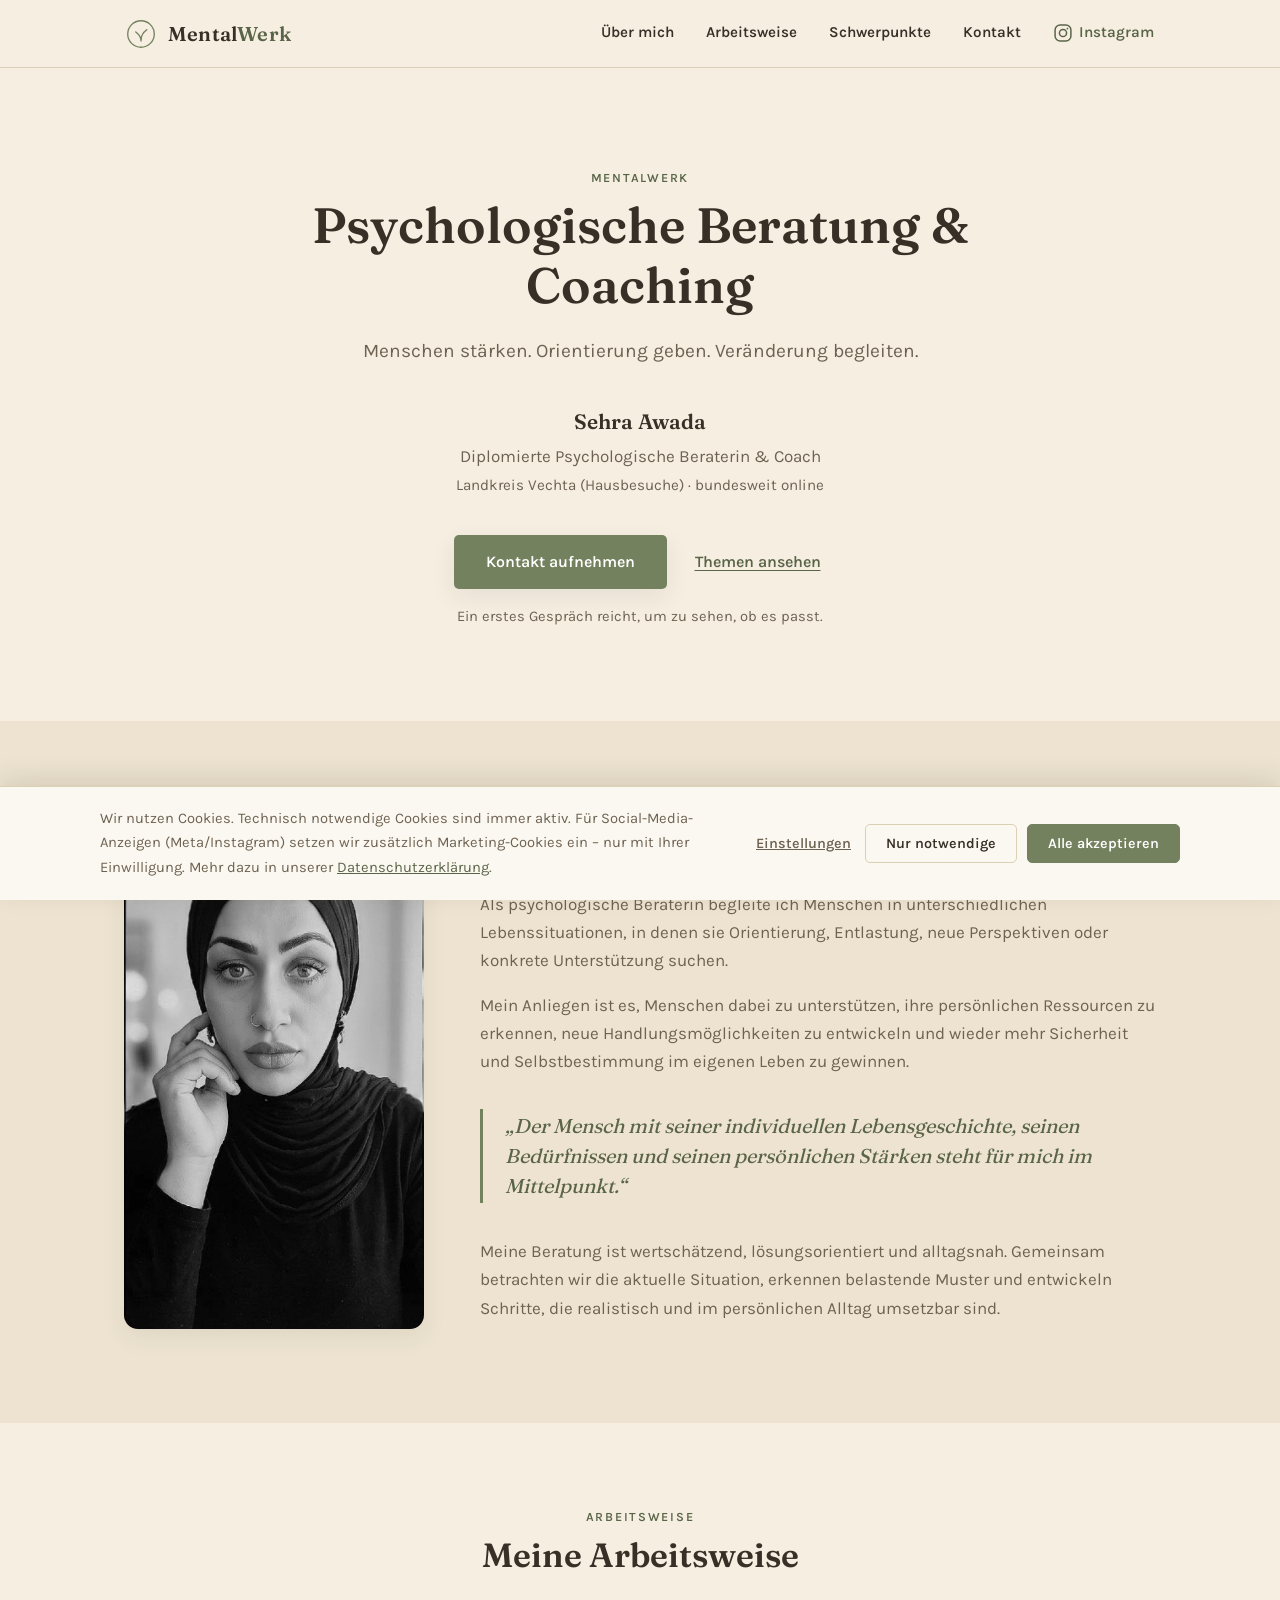
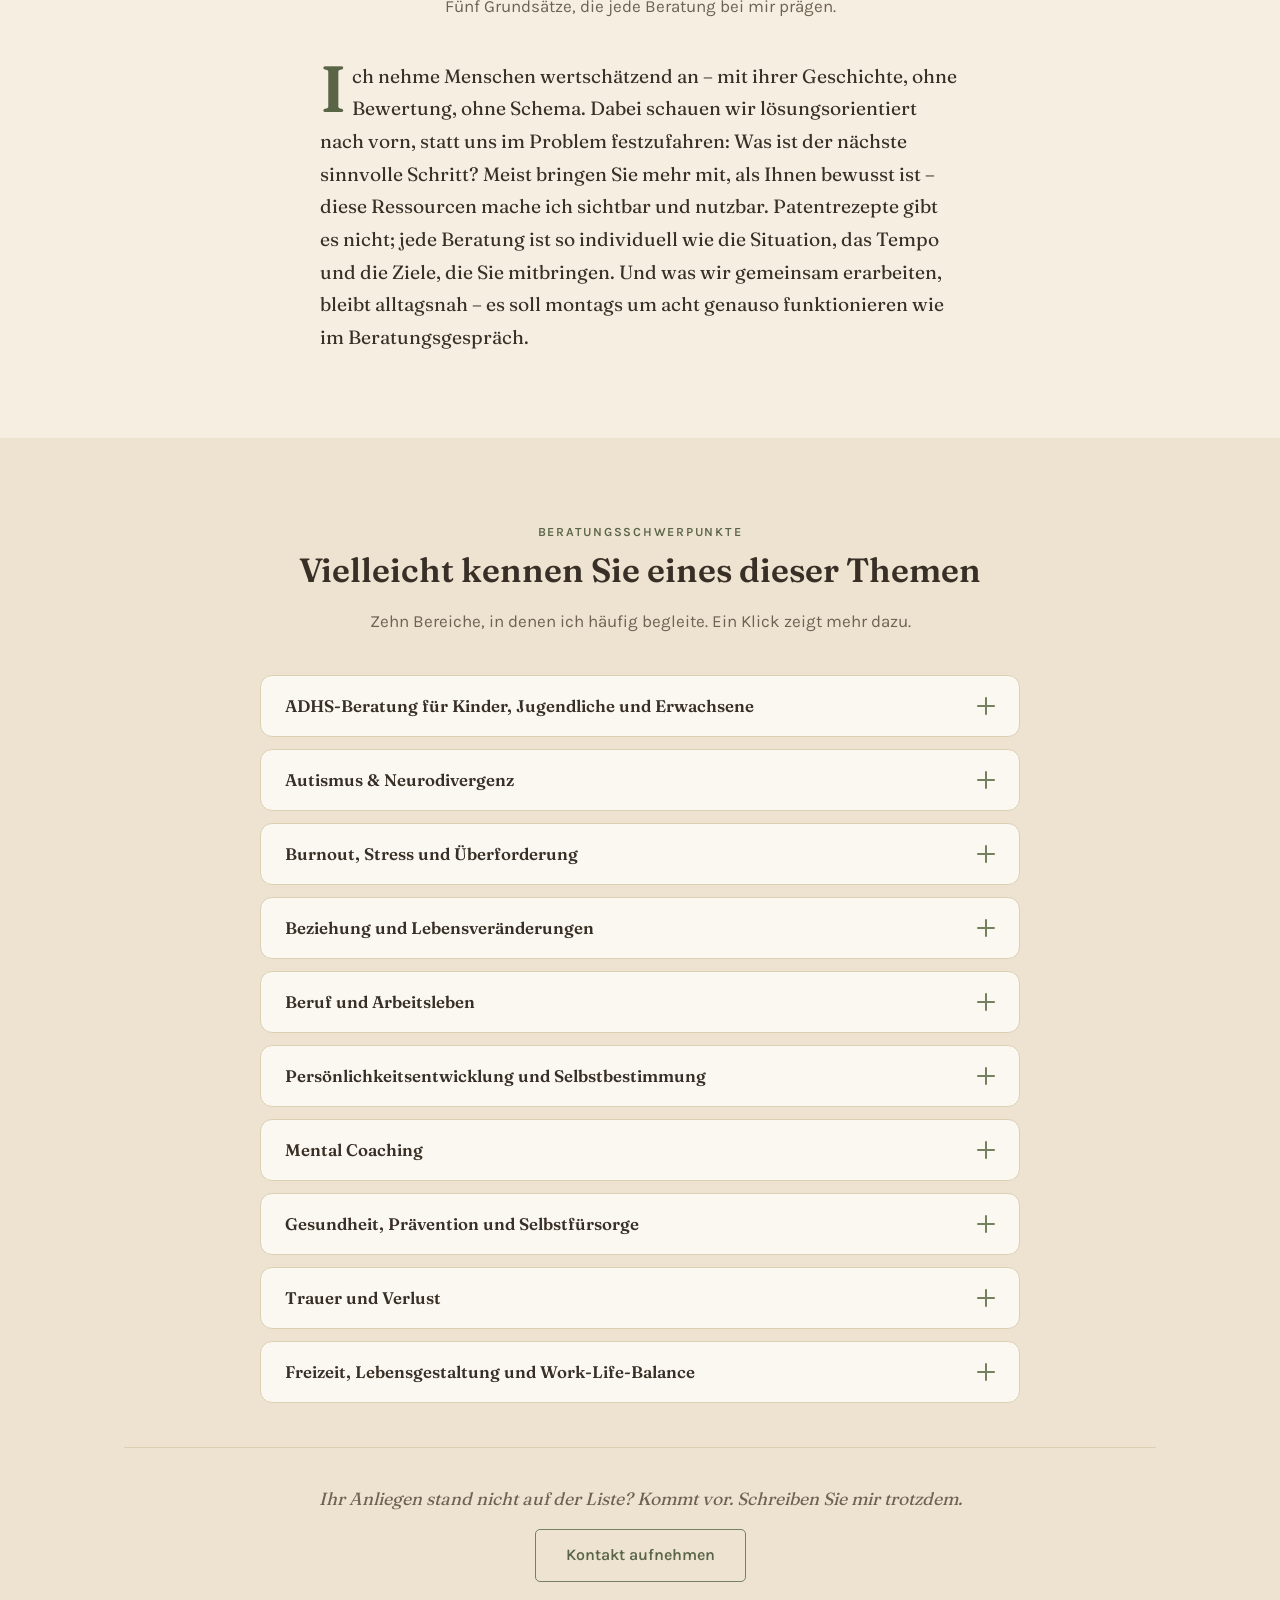
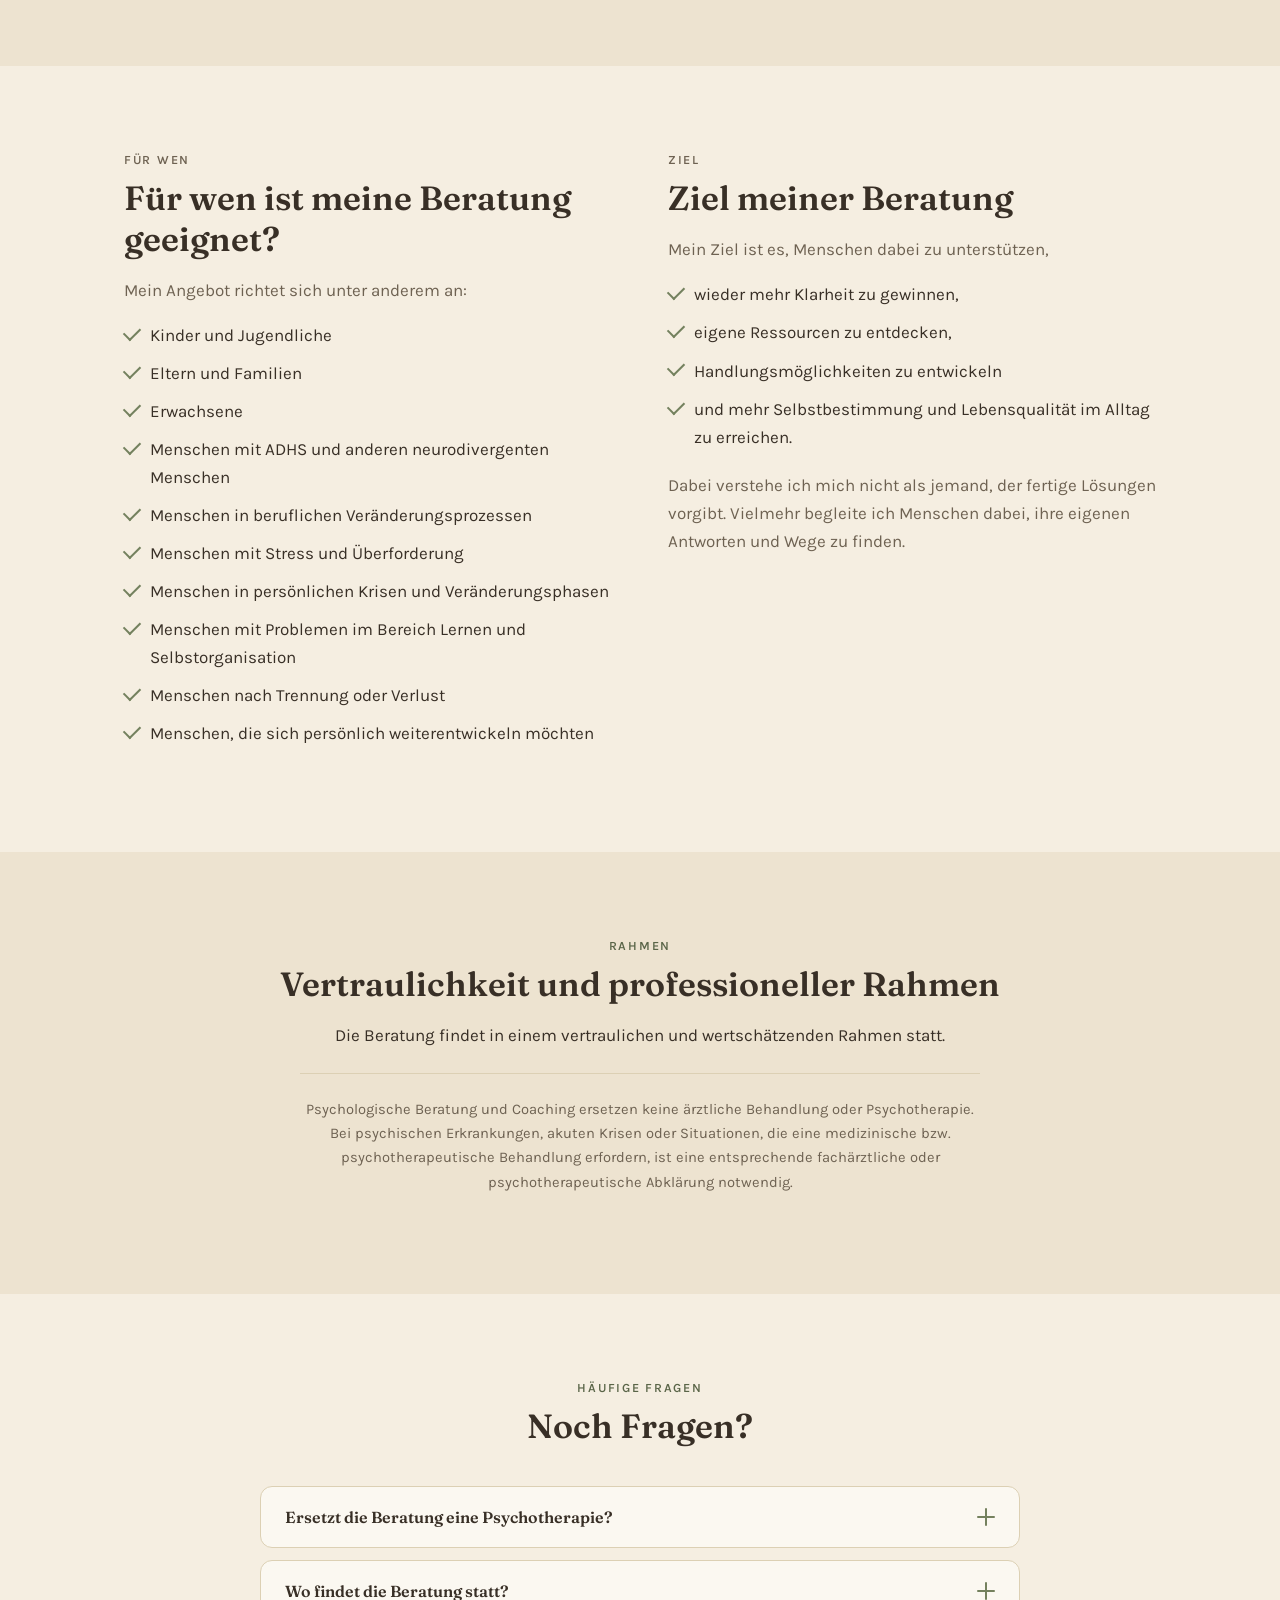
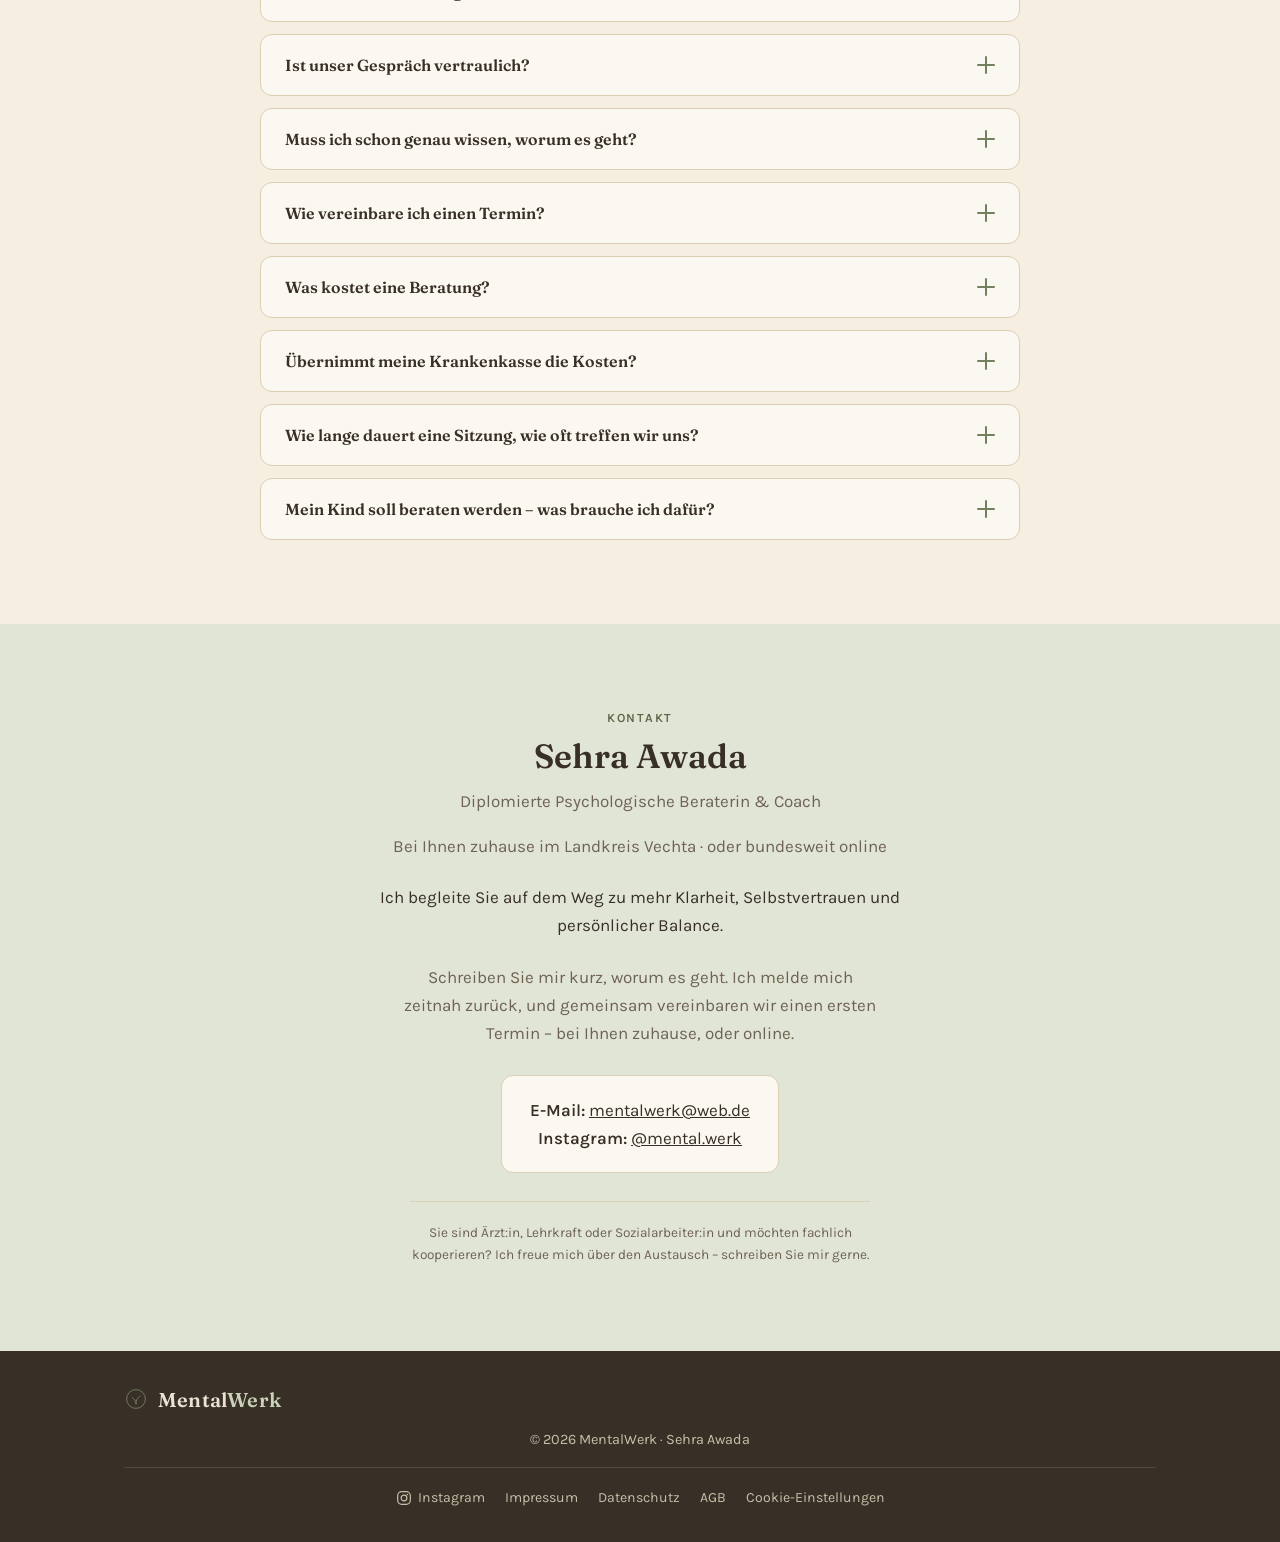
==== commit 24dbc806: "Add "Diplomierte" to job title across site Reflects the international diploma already noted in the I" ====
--- a/index.html
+++ b/index.html
@@ -53,7 +53,7 @@
       <p class="hero-subline">Menschen stärken. Orientierung geben. Veränderung begleiten.</p>
       <div class="hero-meta">
         <p class="hero-name">Sehra Awada</p>
-        <p class="hero-role">Psychologische Beraterin &amp; Coach</p>
+        <p class="hero-role">Diplomierte Psychologische Beraterin &amp; Coach</p>
         <p class="hero-location">Landkreis Vechta (Hausbesuche) &middot; bundesweit online</p>
       </div>
       <div class="hero-actions">
@@ -567,7 +567,7 @@
     <div class="wrap kontakt-inner">
       <p class="eyebrow center">Kontakt</p>
       <h2 class="center">Sehra Awada</h2>
-      <p class="center kontakt-role">Psychologische Beraterin &amp; Coach</p>
+      <p class="center kontakt-role">Diplomierte Psychologische Beraterin &amp; Coach</p>
       <p class="center kontakt-location">Bei Ihnen zuhause im Landkreis Vechta &middot; oder bundesweit online</p>
       <p class="center kontakt-lead">Ich begleite Sie auf dem Weg zu mehr Klarheit, Selbstvertrauen und persönlicher Balance.</p>
       <p class="center kontakt-process">Schreiben Sie mir kurz, worum es geht. Ich melde mich zeitnah zurück, und gemeinsam vereinbaren wir einen ersten Termin &ndash; bei Ihnen zuhause, oder online.</p>
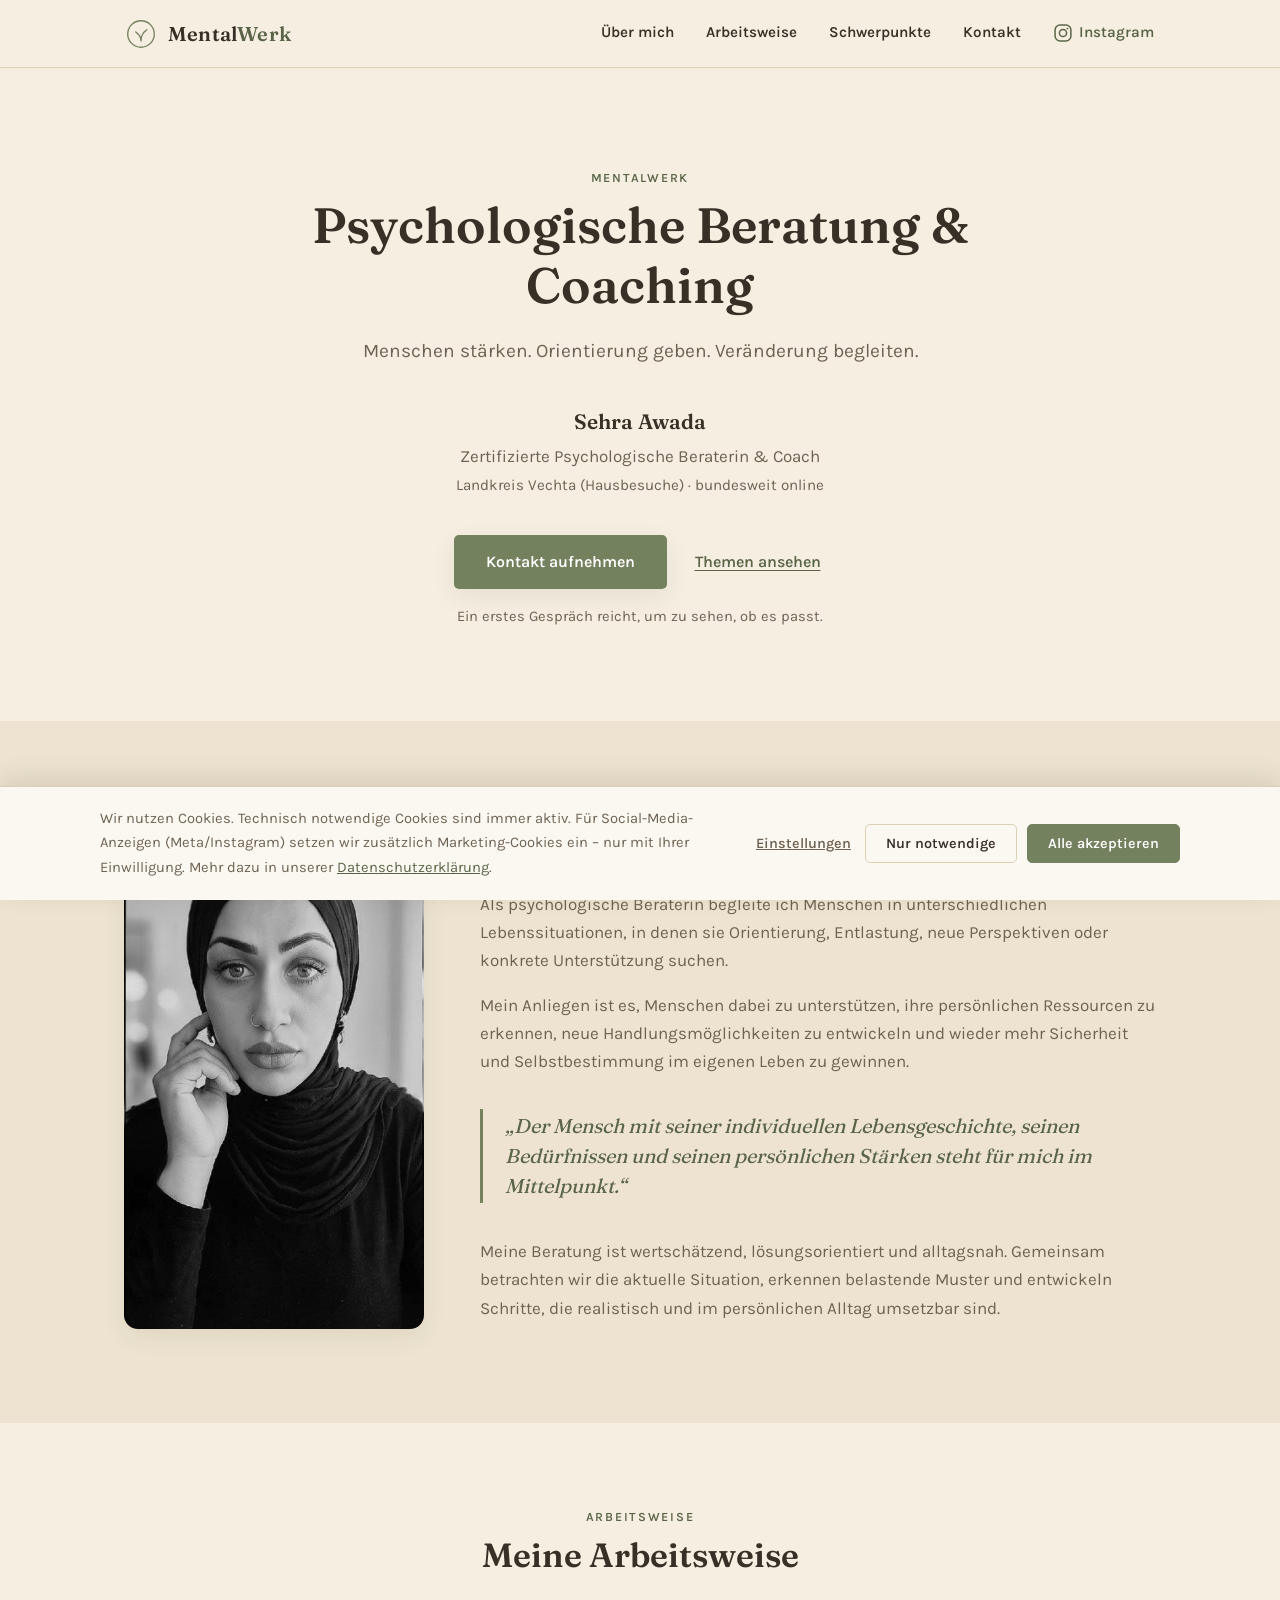
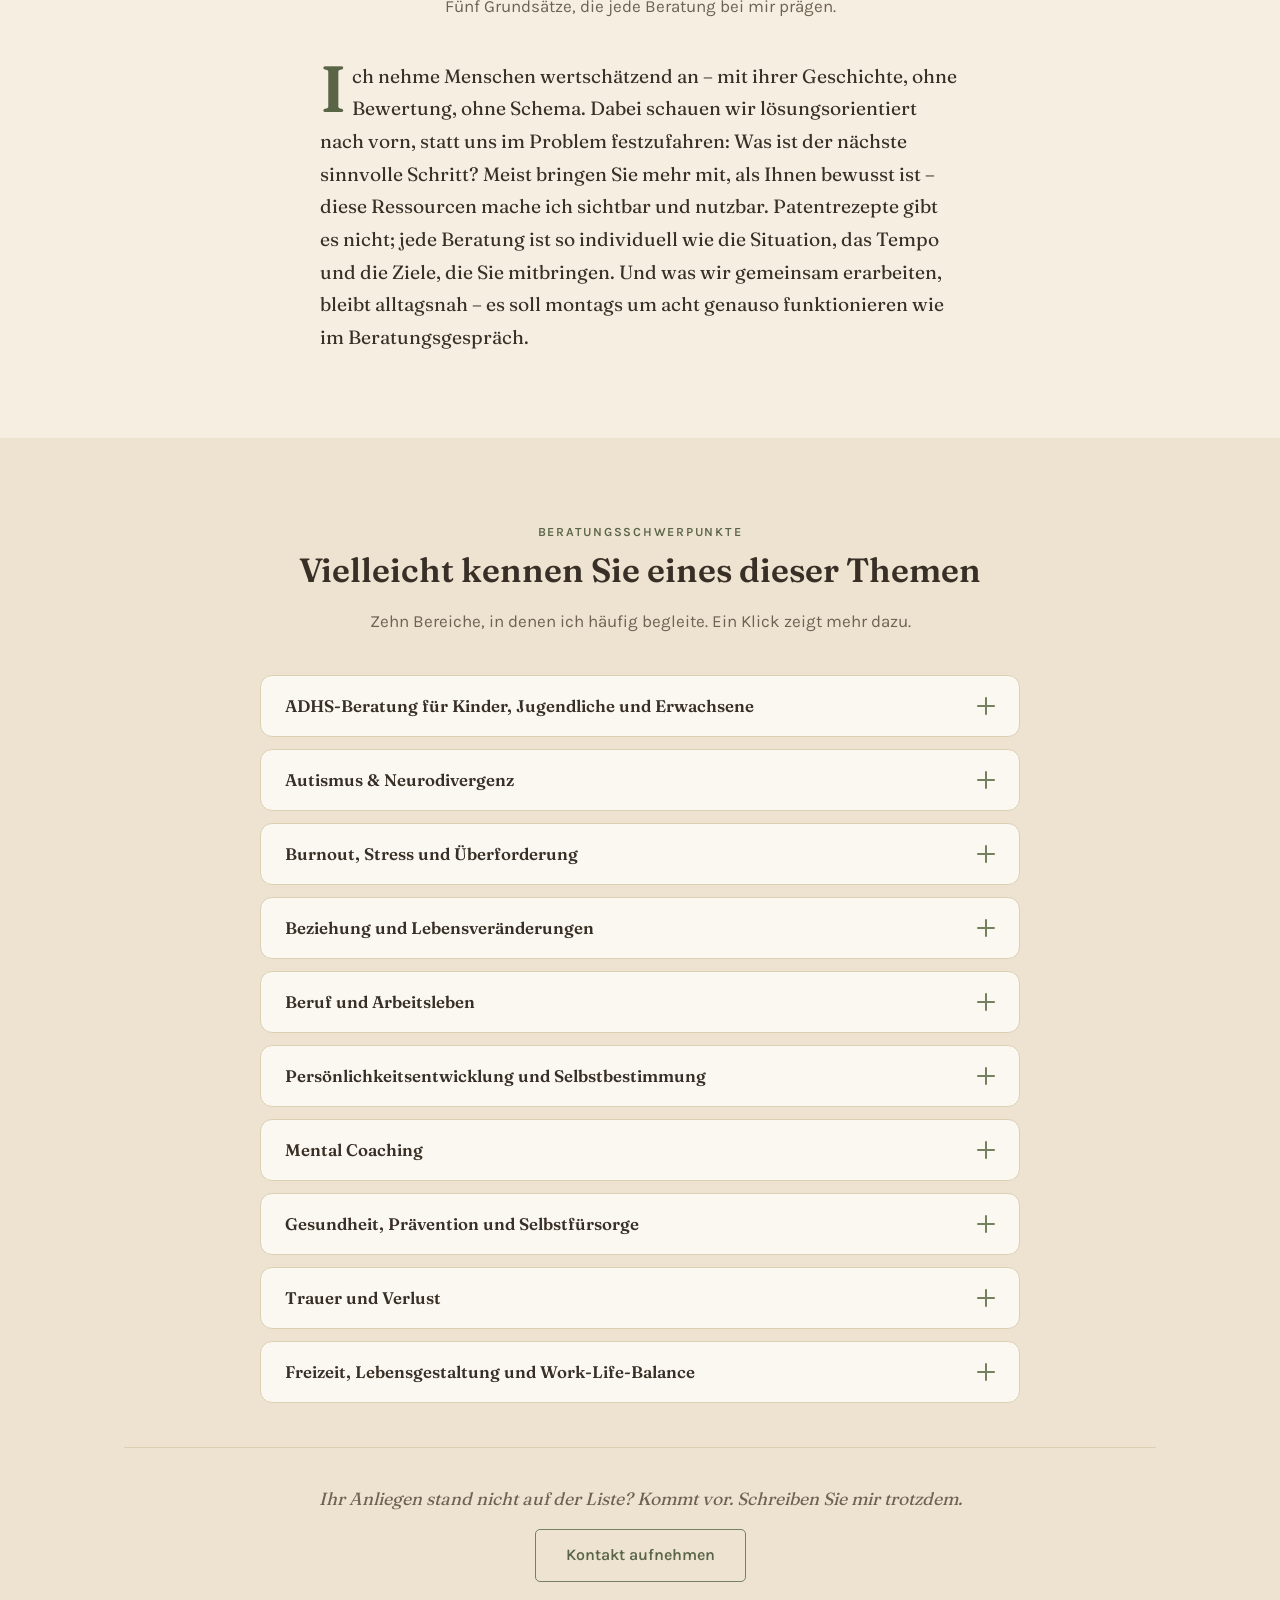
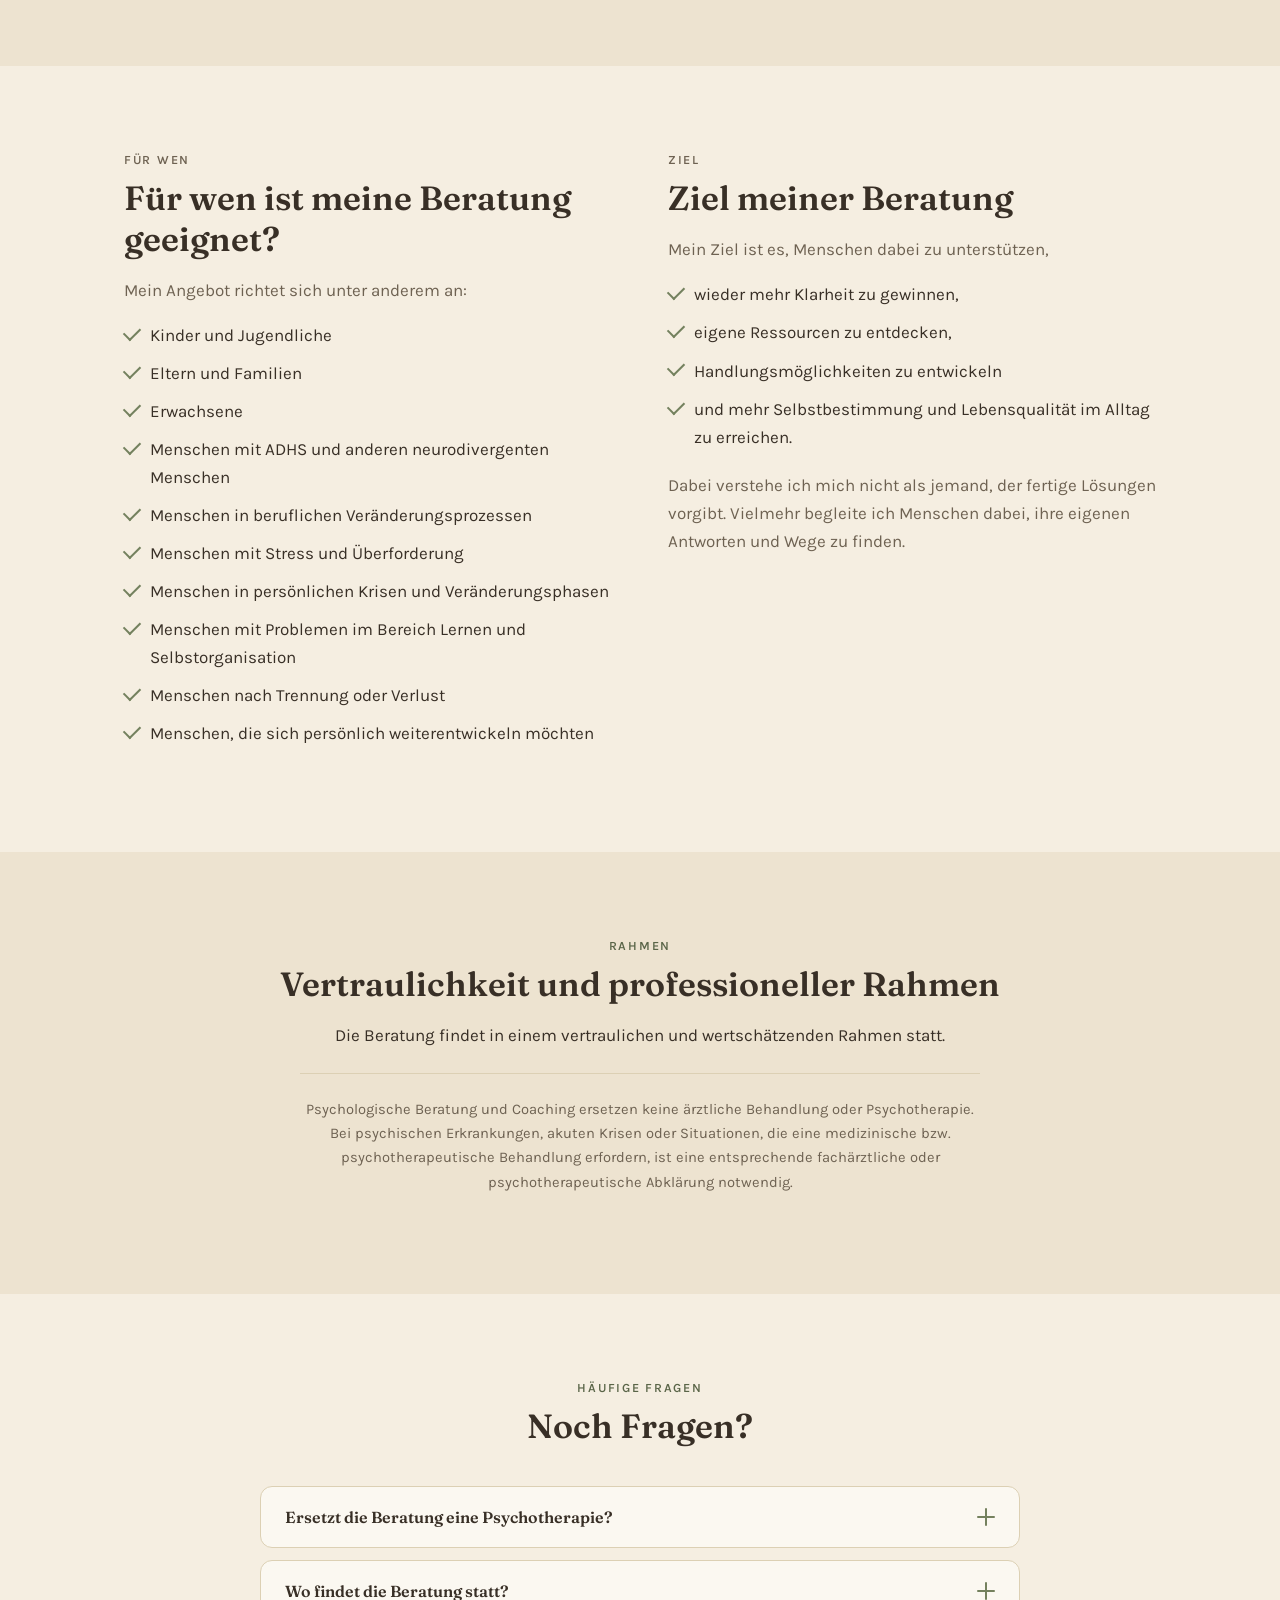
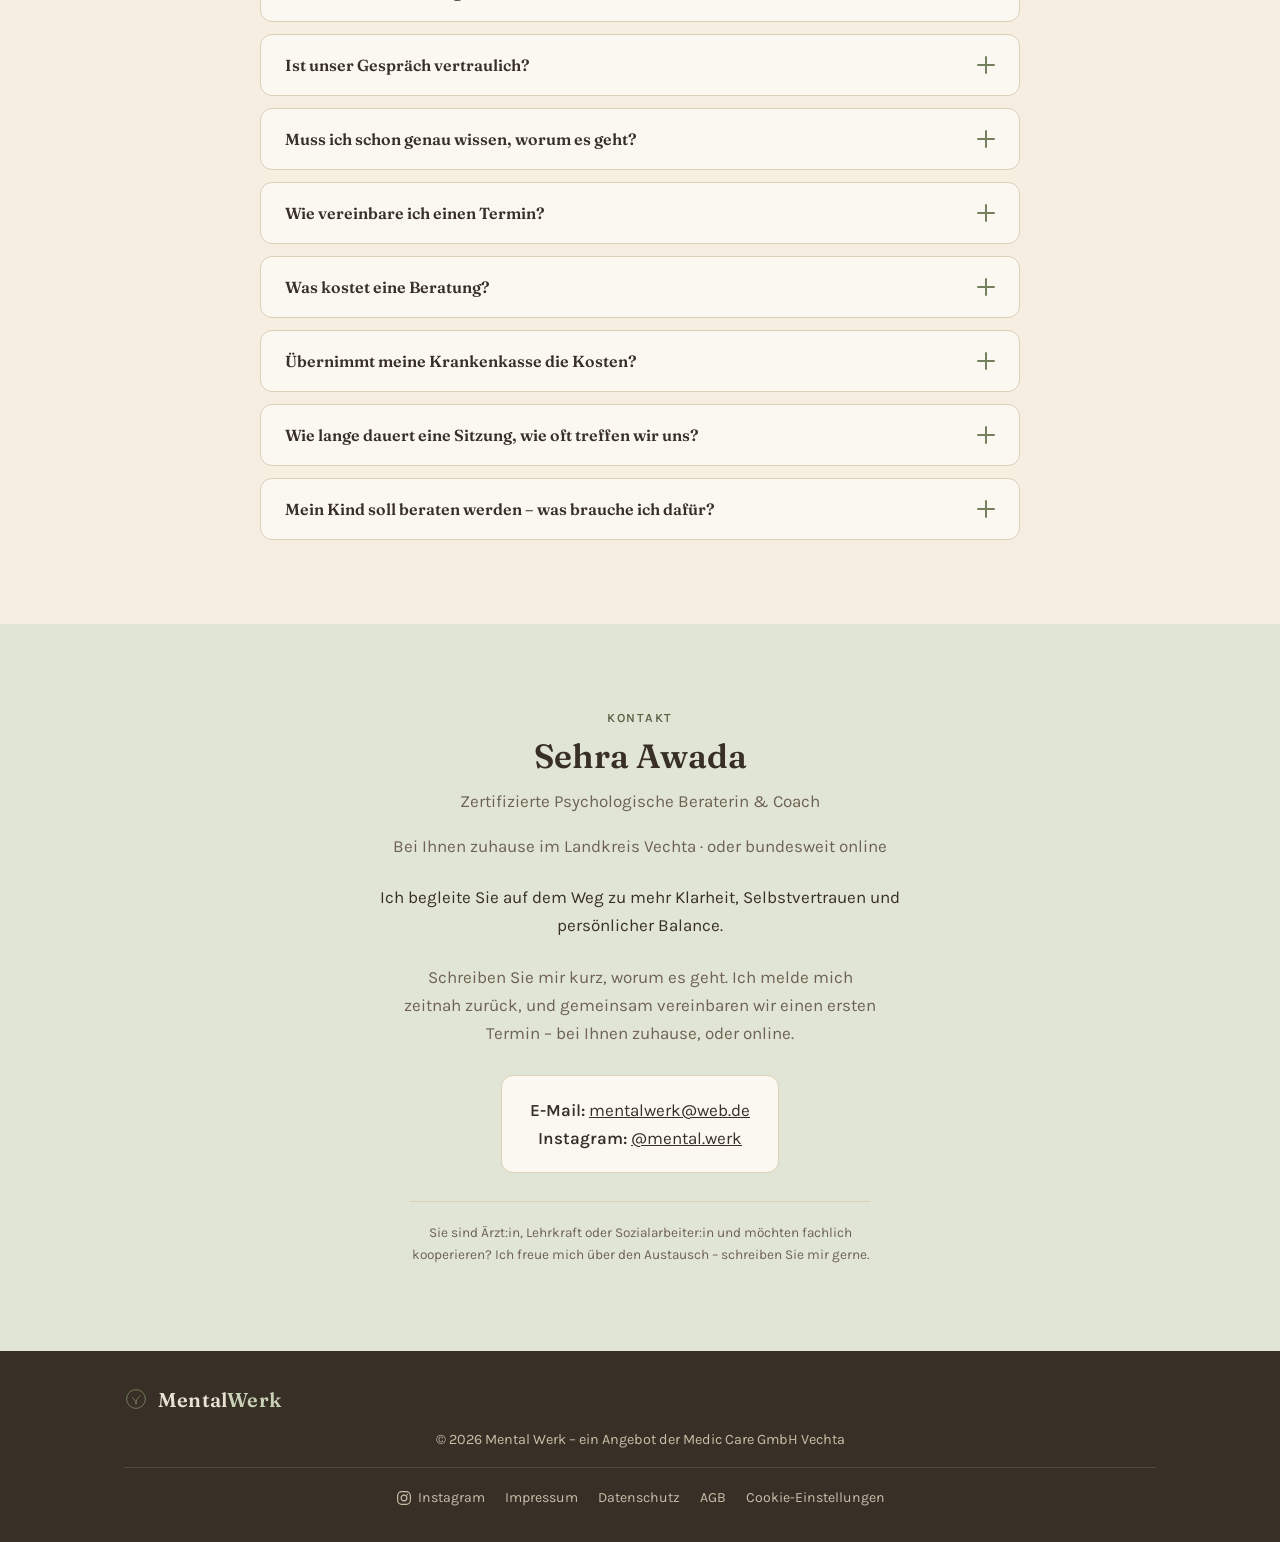
==== commit 6ee6a7b5: "Restructure legal entity: Mental Werk as offering of Medic Care GmbH Impressum, Datenschutzerklärung" ====
--- a/index.html
+++ b/index.html
@@ -53,7 +53,7 @@
       <p class="hero-subline">Menschen stärken. Orientierung geben. Veränderung begleiten.</p>
       <div class="hero-meta">
         <p class="hero-name">Sehra Awada</p>
-        <p class="hero-role">Diplomierte Psychologische Beraterin &amp; Coach</p>
+        <p class="hero-role">Zertifizierte Psychologische Beraterin &amp; Coach</p>
         <p class="hero-location">Landkreis Vechta (Hausbesuche) &middot; bundesweit online</p>
       </div>
       <div class="hero-actions">
@@ -567,7 +567,7 @@
     <div class="wrap kontakt-inner">
       <p class="eyebrow center">Kontakt</p>
       <h2 class="center">Sehra Awada</h2>
-      <p class="center kontakt-role">Diplomierte Psychologische Beraterin &amp; Coach</p>
+      <p class="center kontakt-role">Zertifizierte Psychologische Beraterin &amp; Coach</p>
       <p class="center kontakt-location">Bei Ihnen zuhause im Landkreis Vechta &middot; oder bundesweit online</p>
       <p class="center kontakt-lead">Ich begleite Sie auf dem Weg zu mehr Klarheit, Selbstvertrauen und persönlicher Balance.</p>
       <p class="center kontakt-process">Schreiben Sie mir kurz, worum es geht. Ich melde mich zeitnah zurück, und gemeinsam vereinbaren wir einen ersten Termin &ndash; bei Ihnen zuhause, oder online.</p>
@@ -606,7 +606,7 @@
       <a href="agb.html">AGB</a>
       <button type="button" class="footer-links-btn" id="openCookieSettings">Cookie-Einstellungen</button>
     </nav>
-    <p>&copy; 2026 MentalWerk &middot; Sehra Awada</p>
+    <p>&copy; 2026 Mental Werk &ndash; ein Angebot der Medic Care GmbH Vechta</p>
   </div>
 </footer>
 
